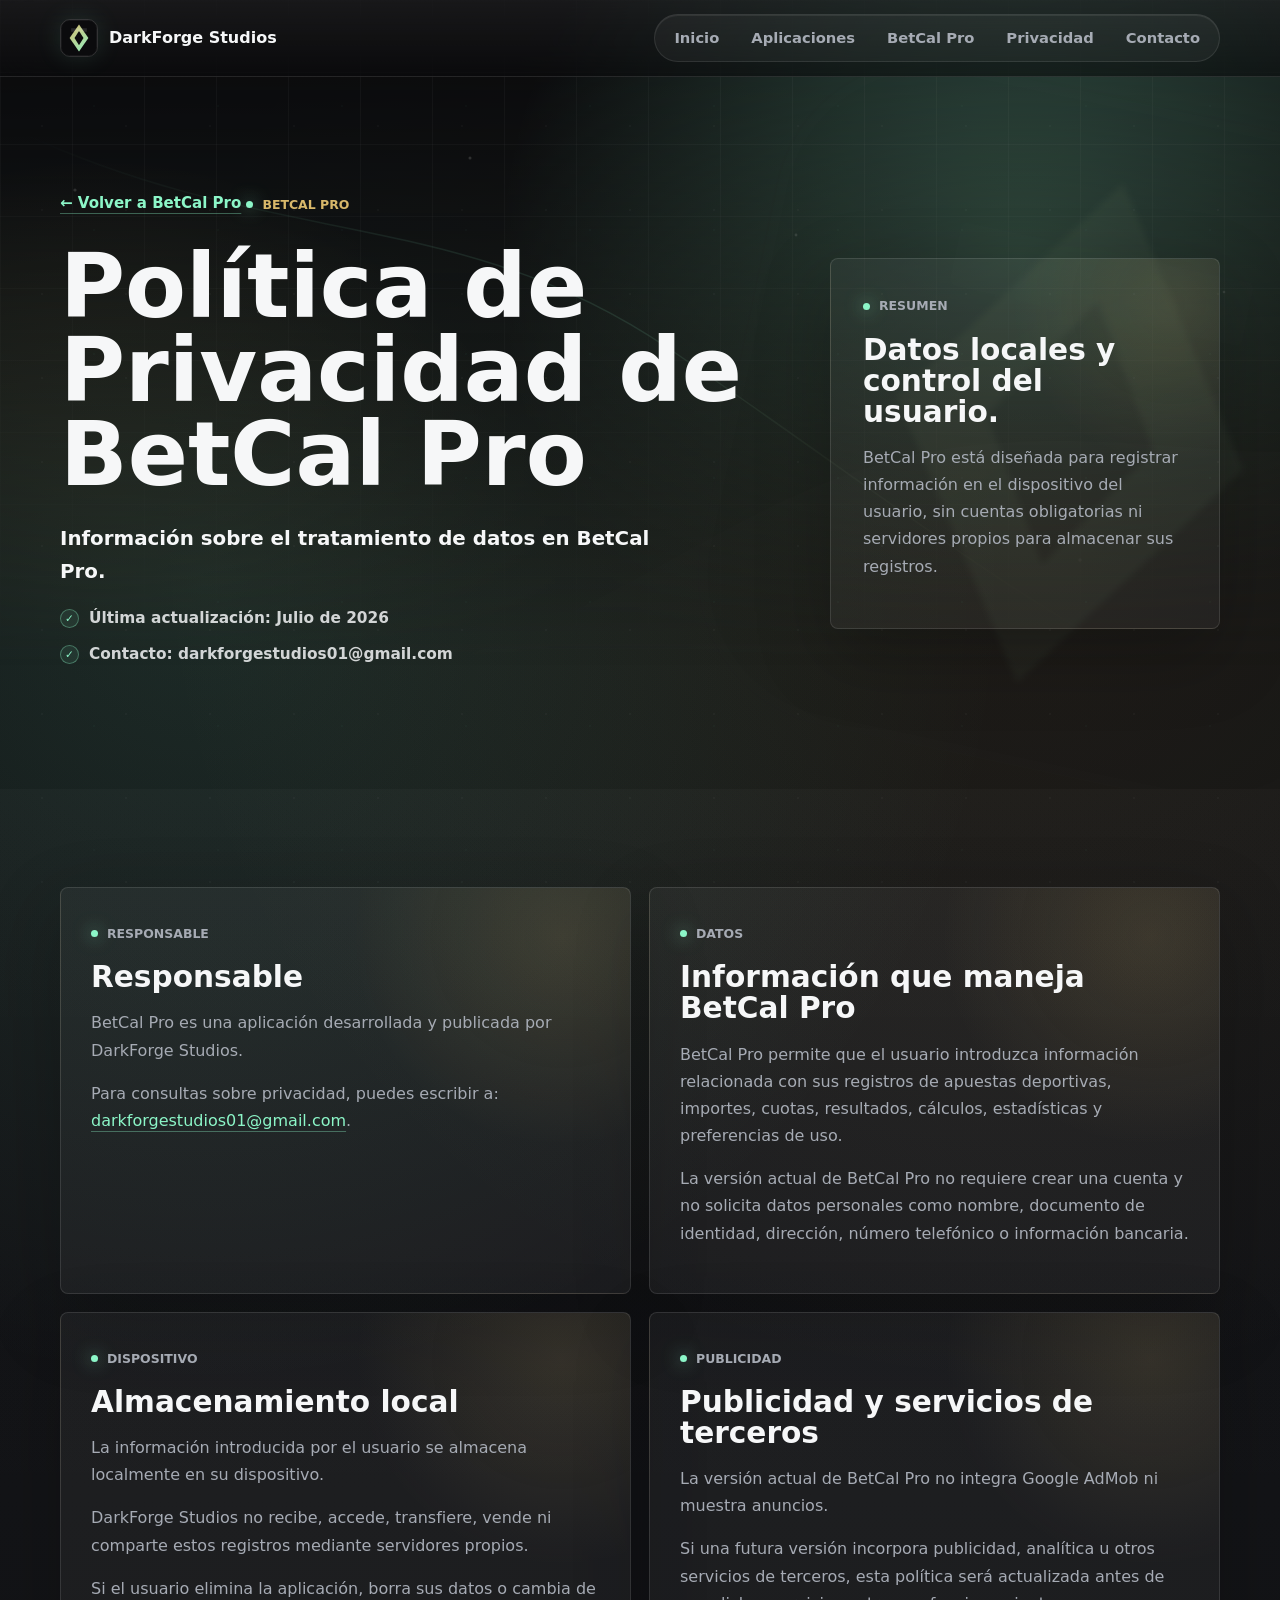
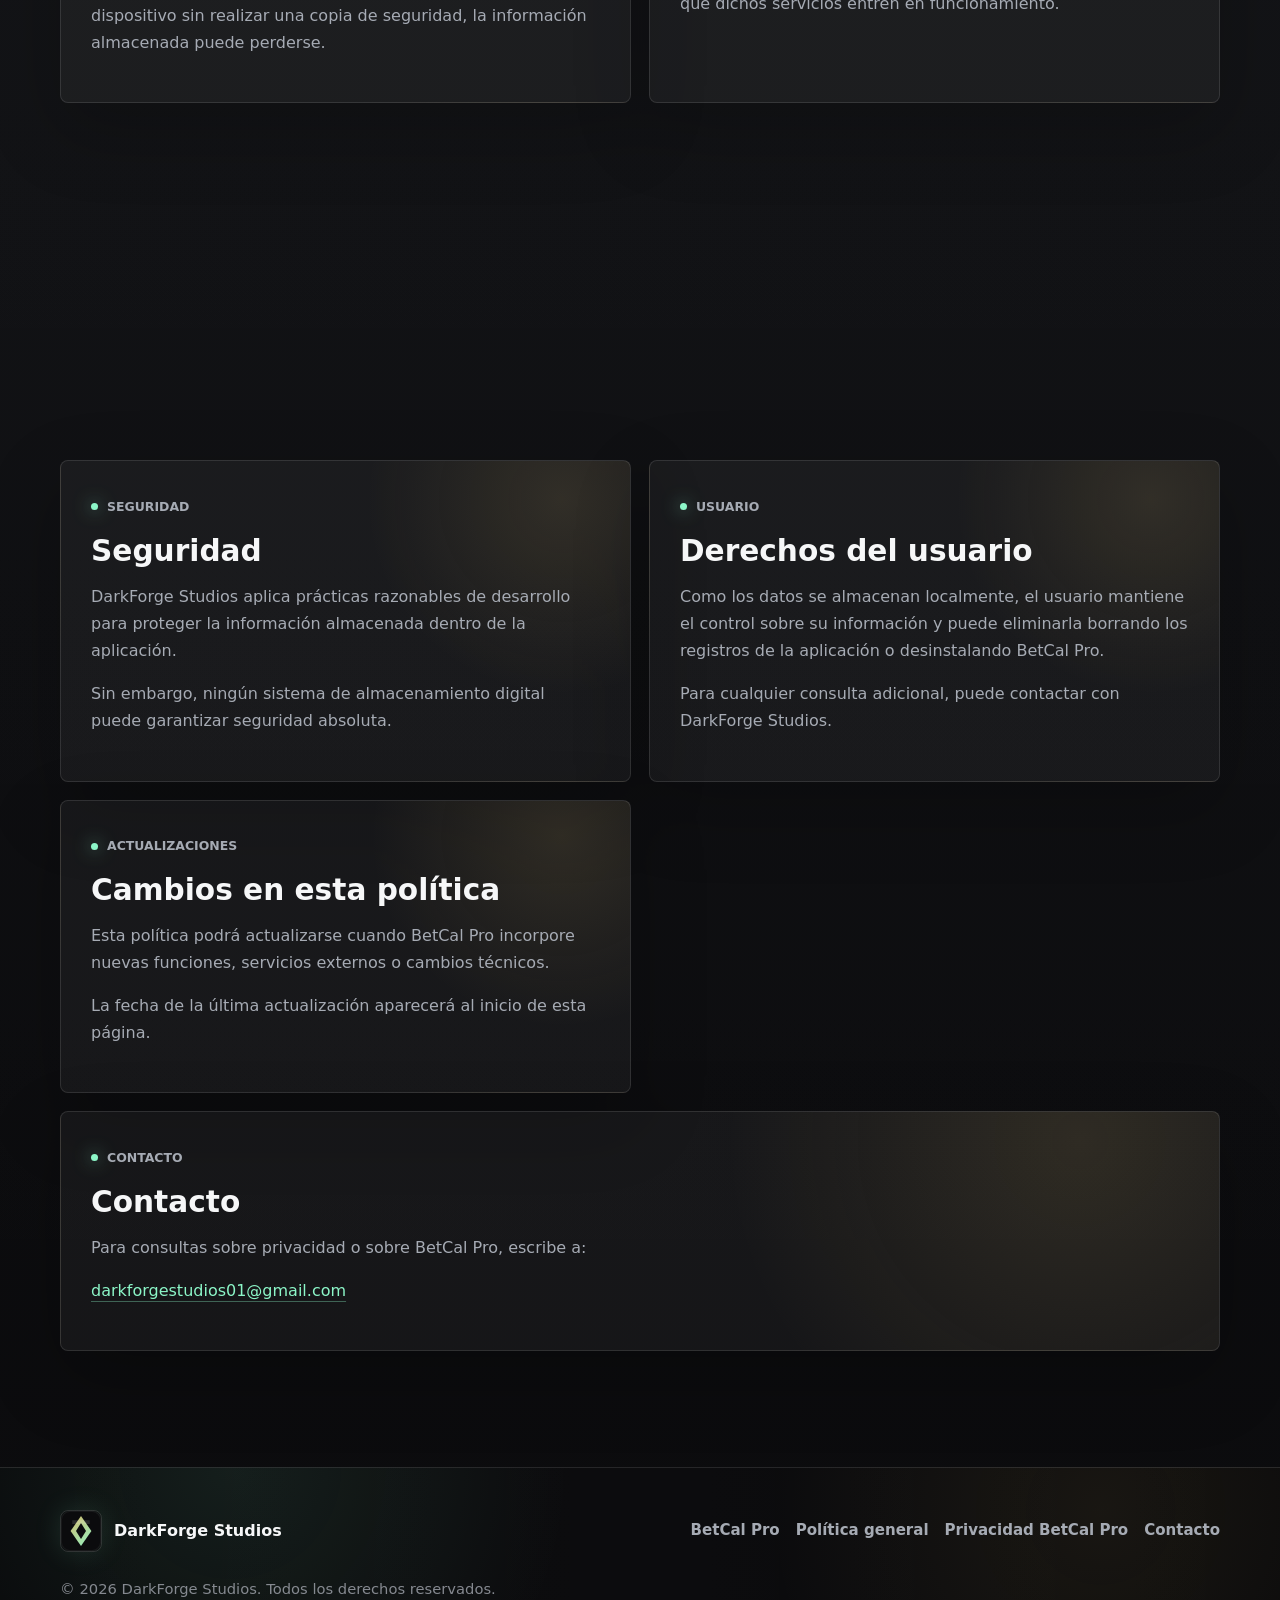
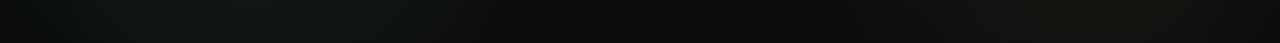
==== betcal-pro-privacy.html @ 7526b794 "Add BetCal Pro specific privacy policy" ====
<!DOCTYPE html>
<html lang="es">
<head>
  <meta charset="UTF-8">
  <meta name="viewport" content="width=device-width, initial-scale=1.0">
  <meta name="description" content="Politica de privacidad especifica de BetCal Pro, aplicacion Android de DarkForge Studios.">
  <meta name="keywords" content="BetCal Pro, politica de privacidad, apuestas deportivas, Android, DarkForge Studios">
  <meta name="author" content="DarkForge Studios">
  <meta name="robots" content="index, follow">
  <meta name="theme-color" content="#0B0B0D">
  <meta property="og:type" content="website">
  <meta property="og:title" content="Politica de Privacidad de BetCal Pro | DarkForge Studios">
  <meta property="og:description" content="Informacion sobre el tratamiento de datos en BetCal Pro.">
  <meta property="og:url" content="https://thedarkv1.github.io/darkforge-studios/betcal-pro-privacy.html">
  <meta property="og:image" content="https://thedarkv1.github.io/darkforge-studios/assets/icons/betcal-pro-launcher.png">
  <meta name="twitter:card" content="summary">
  <meta name="twitter:title" content="Politica de Privacidad de BetCal Pro">
  <meta name="twitter:description" content="Informacion sobre el tratamiento de datos en BetCal Pro.">
  <meta name="twitter:image" content="https://thedarkv1.github.io/darkforge-studios/assets/icons/betcal-pro-launcher.png">
  <link rel="canonical" href="https://thedarkv1.github.io/darkforge-studios/betcal-pro-privacy.html">
  <title>Pol&iacute;tica de Privacidad de BetCal Pro | DarkForge Studios</title>
  <link rel="icon" href="assets/icons/darkforge-mark.svg" type="image/svg+xml">
  <link rel="stylesheet" href="styles.css">
  <script type="application/ld+json">
    {
      "@context": "https://schema.org",
      "@type": "WebPage",
      "name": "Politica de Privacidad de BetCal Pro",
      "url": "https://thedarkv1.github.io/darkforge-studios/betcal-pro-privacy.html",
      "dateModified": "2026-07-09",
      "description": "Politica de privacidad especifica de BetCal Pro.",
      "about": {
        "@type": "SoftwareApplication",
        "name": "BetCal Pro",
        "operatingSystem": "Android",
        "applicationCategory": "SportsApplication"
      },
      "publisher": {
        "@type": "Organization",
        "name": "DarkForge Studios",
        "url": "https://thedarkv1.github.io/darkforge-studios/"
      }
    }
  </script>
</head>
<body class="product-page privacy-page">
  <header class="site-header">
    <nav class="navbar" aria-label="Navegaci&oacute;n principal">
      <a class="brand" href="index.html#inicio" aria-label="DarkForge Studios inicio">
        <img src="assets/icons/darkforge-mark.svg" alt="" class="brand-icon">
        <span>DarkForge Studios</span>
      </a>

      <button class="nav-toggle" type="button" aria-expanded="false" aria-controls="nav-menu">
        <span class="nav-toggle-line"></span>
        <span class="nav-toggle-line"></span>
        <span class="nav-toggle-line"></span>
        <span class="sr-only">Abrir men&uacute;</span>
      </button>

      <ul class="nav-menu" id="nav-menu">
        <li><a href="index.html#inicio">Inicio</a></li>
        <li><a href="index.html#aplicaciones">Aplicaciones</a></li>
        <li><a href="betcal-pro.html">BetCal Pro</a></li>
        <li><a href="betcal-pro-privacy.html" aria-current="page">Privacidad</a></li>
        <li><a href="betcal-pro.html#contacto-producto">Contacto</a></li>
      </ul>
    </nav>
  </header>

  <main>
    <section class="product-page-hero privacy-hero section" id="privacidad-betcal-pro">
      <img src="assets/icons/darkforge-mark.svg" alt="" class="product-page-mark" aria-hidden="true">
      <div class="section-content privacy-hero-grid">
        <div class="privacy-hero-copy reveal">
          <a class="back-link" href="betcal-pro.html">&larr; Volver a BetCal Pro</a>
          <p class="eyebrow">BetCal Pro</p>
          <h1>Pol&iacute;tica de Privacidad de BetCal Pro</h1>
          <p class="product-subtitle">Informaci&oacute;n sobre el tratamiento de datos en BetCal Pro.</p>
          <ul class="product-points" aria-label="Datos principales de la pol&iacute;tica">
            <li>&Uacute;ltima actualizaci&oacute;n: Julio de 2026</li>
            <li>Contacto: darkforgestudios01@gmail.com</li>
          </ul>
        </div>

        <aside class="privacy-summary-card reveal" aria-label="Resumen de privacidad de BetCal Pro">
          <p class="eyebrow">Resumen</p>
          <h2>Datos locales y control del usuario.</h2>
          <p>
            BetCal Pro est&aacute; dise&ntilde;ada para registrar informaci&oacute;n en el dispositivo del usuario, sin cuentas obligatorias ni servidores propios para almacenar sus registros.
          </p>
        </aside>
      </div>
    </section>

    <section class="section alt-section privacy-policy-section">
      <div class="section-content policy-grid">
        <article class="policy-card reveal">
          <p class="eyebrow">Responsable</p>
          <h2>Responsable</h2>
          <p>
            BetCal Pro es una aplicaci&oacute;n desarrollada y publicada por DarkForge Studios.
          </p>
          <p>
            Para consultas sobre privacidad, puedes escribir a:
            <a href="mailto:darkforgestudios01@gmail.com">darkforgestudios01@gmail.com</a>.
          </p>
        </article>

        <article class="policy-card reveal">
          <p class="eyebrow">Datos</p>
          <h2>Informaci&oacute;n que maneja BetCal Pro</h2>
          <p>
            BetCal Pro permite que el usuario introduzca informaci&oacute;n relacionada con sus registros de apuestas deportivas, importes, cuotas, resultados, c&aacute;lculos, estad&iacute;sticas y preferencias de uso.
          </p>
          <p>
            La versi&oacute;n actual de BetCal Pro no requiere crear una cuenta y no solicita datos personales como nombre, documento de identidad, direcci&oacute;n, n&uacute;mero telef&oacute;nico o informaci&oacute;n bancaria.
          </p>
        </article>

        <article class="policy-card reveal">
          <p class="eyebrow">Dispositivo</p>
          <h2>Almacenamiento local</h2>
          <p>
            La informaci&oacute;n introducida por el usuario se almacena localmente en su dispositivo.
          </p>
          <p>
            DarkForge Studios no recibe, accede, transfiere, vende ni comparte estos registros mediante servidores propios.
          </p>
          <p>
            Si el usuario elimina la aplicaci&oacute;n, borra sus datos o cambia de dispositivo sin realizar una copia de seguridad, la informaci&oacute;n almacenada puede perderse.
          </p>
        </article>

        <article class="policy-card reveal">
          <p class="eyebrow">Publicidad</p>
          <h2>Publicidad y servicios de terceros</h2>
          <p>
            La versi&oacute;n actual de BetCal Pro no integra Google AdMob ni muestra anuncios.
          </p>
          <p>
            Si una futura versi&oacute;n incorpora publicidad, anal&iacute;tica u otros servicios de terceros, esta pol&iacute;tica ser&aacute; actualizada antes de que dichos servicios entren en funcionamiento.
          </p>
        </article>

        <article class="policy-card reveal">
          <p class="eyebrow">Permisos</p>
          <h2>Permisos</h2>
          <p>
            BetCal Pro no solicita acceso a contactos, ubicaci&oacute;n, c&aacute;mara, micr&oacute;fono, fotograf&iacute;as ni informaci&oacute;n bancaria.
          </p>
          <p>
            La aplicaci&oacute;n utiliza &uacute;nicamente los recursos necesarios para su funcionamiento.
          </p>
        </article>

        <article class="policy-card reveal">
          <p class="eyebrow">Edad</p>
          <h2>Menores de edad</h2>
          <p>
            BetCal Pro no est&aacute; dirigida espec&iacute;ficamente a menores de 18 a&ntilde;os debido a su tem&aacute;tica relacionada con el registro y an&aacute;lisis de apuestas deportivas.
          </p>
          <p>
            La aplicaci&oacute;n no permite realizar apuestas, depositar dinero ni acceder directamente a servicios de juegos de azar.
          </p>
        </article>

        <article class="policy-card reveal">
          <p class="eyebrow">Seguridad</p>
          <h2>Seguridad</h2>
          <p>
            DarkForge Studios aplica pr&aacute;cticas razonables de desarrollo para proteger la informaci&oacute;n almacenada dentro de la aplicaci&oacute;n.
          </p>
          <p>
            Sin embargo, ning&uacute;n sistema de almacenamiento digital puede garantizar seguridad absoluta.
          </p>
        </article>

        <article class="policy-card reveal">
          <p class="eyebrow">Usuario</p>
          <h2>Derechos del usuario</h2>
          <p>
            Como los datos se almacenan localmente, el usuario mantiene el control sobre su informaci&oacute;n y puede eliminarla borrando los registros de la aplicaci&oacute;n o desinstalando BetCal Pro.
          </p>
          <p>
            Para cualquier consulta adicional, puede contactar con DarkForge Studios.
          </p>
        </article>

        <article class="policy-card reveal">
          <p class="eyebrow">Actualizaciones</p>
          <h2>Cambios en esta pol&iacute;tica</h2>
          <p>
            Esta pol&iacute;tica podr&aacute; actualizarse cuando BetCal Pro incorpore nuevas funciones, servicios externos o cambios t&eacute;cnicos.
          </p>
          <p>
            La fecha de la &uacute;ltima actualizaci&oacute;n aparecer&aacute; al inicio de esta p&aacute;gina.
          </p>
        </article>

        <article class="policy-card policy-card-wide reveal">
          <p class="eyebrow">Contacto</p>
          <h2>Contacto</h2>
          <p>
            Para consultas sobre privacidad o sobre BetCal Pro, escribe a:
          </p>
          <p>
            <a href="mailto:darkforgestudios01@gmail.com">darkforgestudios01@gmail.com</a>
          </p>
        </article>
      </div>
    </section>
  </main>

  <footer class="site-footer">
    <div class="footer-content">
      <a class="footer-brand" href="index.html#inicio" aria-label="DarkForge Studios inicio">
        <img src="assets/icons/darkforge-mark.svg" alt="" class="footer-brand-icon">
        <span>DarkForge Studios</span>
      </a>

      <nav class="footer-links" aria-label="Enlaces de pie de p&aacute;gina">
        <a href="betcal-pro.html">BetCal Pro</a>
        <a href="privacy.html">Pol&iacute;tica general</a>
        <a href="betcal-pro-privacy.html" aria-current="page">Privacidad BetCal Pro</a>
        <a href="betcal-pro.html#contacto-producto">Contacto</a>
      </nav>

      <p class="footer-copy">&copy; <span id="current-year">2026</span> DarkForge Studios. Todos los derechos reservados.</p>
    </div>
  </footer>

  <script src="script.js"></script>
</body>
</html>
---- styles.css ----
:root {
  --color-bg: #0B0B0D;
  --color-bg-soft: #111216;
  --color-surface: rgba(255, 255, 255, 0.06);
  --color-surface-strong: rgba(255, 255, 255, 0.1);
  --color-text: #f6f7f8;
  --color-muted: #a6abb4;
  --color-border: rgba(255, 255, 255, 0.12);
  --color-primary: #8cf6c8;
  --color-primary-soft: rgba(140, 246, 200, 0.16);
  --color-accent: #d8b86a;
  --color-accent-soft: rgba(216, 184, 106, 0.16);
  --shadow-soft: 0 28px 80px rgba(0, 0, 0, 0.36);
  --shadow-glow: 0 0 60px rgba(140, 246, 200, 0.16);
  --max-width: 1160px;
}

* {
  box-sizing: border-box;
}

html {
  scroll-behavior: smooth;
}

body {
  margin: 0;
  font-family: Inter, ui-sans-serif, system-ui, -apple-system, BlinkMacSystemFont, "Segoe UI", Arial, sans-serif;
  line-height: 1.7;
  color: var(--color-text);
  background:
    radial-gradient(circle at 18% 12%, rgba(140, 246, 200, 0.12), transparent 28%),
    radial-gradient(circle at 82% 18%, rgba(216, 184, 106, 0.12), transparent 30%),
    linear-gradient(180deg, #0b0b0d 0%, #101114 48%, #0b0b0d 100%);
  overflow-x: hidden;
}

body::before {
  position: fixed;
  inset: 0;
  z-index: -2;
  content: "";
  background:
    linear-gradient(rgba(255, 255, 255, 0.035) 1px, transparent 1px),
    linear-gradient(90deg, rgba(255, 255, 255, 0.035) 1px, transparent 1px),
    url("assets/images/darkforge-hero-placeholder.svg") center top / cover no-repeat;
  background-size: 72px 72px, 72px 72px, cover;
  -webkit-mask-image: linear-gradient(to bottom, black, transparent 74%);
  mask-image: linear-gradient(to bottom, black, transparent 74%);
  pointer-events: none;
}

body::after {
  position: fixed;
  inset: 0;
  z-index: -1;
  content: "";
  background-image:
    radial-gradient(circle, rgba(255, 255, 255, 0.18) 1px, transparent 1px),
    radial-gradient(circle, rgba(140, 246, 200, 0.16) 1px, transparent 1px);
  background-position: 0 0, 32px 44px;
  background-size: 84px 84px, 124px 124px;
  opacity: 0.16;
  pointer-events: none;
}

a {
  color: inherit;
}

.site-header {
  position: sticky;
  top: 0;
  z-index: 10;
  background:
    linear-gradient(180deg, rgba(255, 255, 255, 0.055), transparent),
    rgba(11, 11, 13, 0.58);
  border-bottom: 1px solid rgba(255, 255, 255, 0.055);
  backdrop-filter: blur(22px) saturate(1.25);
  transition: background 320ms ease, border-color 320ms ease, box-shadow 320ms ease, backdrop-filter 320ms ease;
}

.site-header.is-scrolled {
  background:
    linear-gradient(180deg, rgba(255, 255, 255, 0.07), transparent),
    rgba(11, 11, 13, 0.82);
  border-color: rgba(140, 246, 200, 0.13);
  box-shadow: 0 18px 52px rgba(0, 0, 0, 0.34);
  backdrop-filter: blur(28px) saturate(1.35);
}

.navbar {
  display: flex;
  align-items: center;
  justify-content: space-between;
  width: min(100% - 40px, var(--max-width));
  min-height: 76px;
  margin: 0 auto;
}

.brand {
  display: inline-flex;
  align-items: center;
  gap: 11px;
  color: var(--color-text);
  font-weight: 750;
  text-decoration: none;
}

.brand-icon {
  width: 38px;
  height: 38px;
  border: 1px solid rgba(255, 255, 255, 0.14);
  border-radius: 10px;
  box-shadow: 0 0 26px rgba(140, 246, 200, 0.12);
}

.nav-menu {
  display: flex;
  align-items: center;
  gap: 6px;
  padding: 6px;
  margin: 0;
  list-style: none;
  border: 1px solid rgba(255, 255, 255, 0.095);
  border-radius: 999px;
  background: rgba(255, 255, 255, 0.045);
  box-shadow: inset 0 1px 0 rgba(255, 255, 255, 0.075);
}

.nav-menu a {
  display: inline-flex;
  align-items: center;
  min-height: 34px;
  padding: 0 13px;
  border-radius: 999px;
  color: var(--color-muted);
  font-size: 0.92rem;
  font-weight: 650;
  text-decoration: none;
  transition: color 220ms ease, background 220ms ease, transform 220ms ease;
}

.nav-menu a:hover,
.nav-menu a:focus {
  color: var(--color-text);
  background: rgba(140, 246, 200, 0.085);
  transform: translateY(-1px);
}

.nav-toggle {
  display: none;
  width: 44px;
  height: 44px;
  padding: 0;
  border: 1px solid var(--color-border);
  border-radius: 10px;
  background: rgba(255, 255, 255, 0.06);
  cursor: pointer;
}

.nav-toggle-line {
  display: block;
  width: 20px;
  height: 2px;
  margin: 4px auto;
  background: var(--color-text);
  transition: transform 220ms ease, opacity 220ms ease;
}

.nav-toggle[aria-expanded="true"] .nav-toggle-line:nth-child(1) {
  transform: translateY(6px) rotate(45deg);
}

.nav-toggle[aria-expanded="true"] .nav-toggle-line:nth-child(2) {
  opacity: 0;
}

.nav-toggle[aria-expanded="true"] .nav-toggle-line:nth-child(3) {
  transform: translateY(-6px) rotate(-45deg);
}

.section {
  position: relative;
  padding: 116px 0;
}

.section-content {
  width: min(100% - 40px, var(--max-width));
  margin: 0 auto;
}

.hero {
  display: flex;
  align-items: center;
  isolation: isolate;
  height: 100vh;
  min-height: 720px;
  padding: 70px 0 54px;
  overflow: hidden;
  background:
    radial-gradient(circle at 78% 26%, rgba(140, 246, 200, 0.22), transparent 31%),
    radial-gradient(circle at 64% 74%, rgba(216, 184, 106, 0.13), transparent 34%),
    linear-gradient(115deg, transparent 0%, rgba(255, 255, 255, 0.035) 46%, transparent 68%),
    linear-gradient(180deg, rgba(255, 255, 255, 0.018), transparent 44%);
}

.hero::before {
  position: absolute;
  inset: 6% 0 10%;
  content: "";
  background:
    linear-gradient(118deg, transparent 8%, rgba(140, 246, 200, 0.13) 36%, transparent 58%),
    linear-gradient(62deg, transparent 18%, rgba(216, 184, 106, 0.08) 54%, transparent 82%),
    repeating-linear-gradient(90deg, rgba(255, 255, 255, 0.052) 0 1px, transparent 1px 92px);
  filter: blur(18px);
  opacity: 0.8;
  transform: skewY(-6deg);
  pointer-events: none;
}

.hero::after {
  position: absolute;
  inset: auto 0 0;
  height: 34%;
  content: "";
  background:
    radial-gradient(circle at 20% 70%, rgba(255, 255, 255, 0.1) 1px, transparent 1.5px),
    radial-gradient(circle at 68% 42%, rgba(140, 246, 200, 0.18) 1px, transparent 1.5px),
    linear-gradient(90deg, transparent, rgba(140, 246, 200, 0.36), rgba(216, 184, 106, 0.28), transparent);
  background-size: 120px 120px, 168px 168px, 100% 1px;
  background-position: 0 0, 42px 24px, left bottom;
  background-repeat: repeat, repeat, no-repeat;
  opacity: 0.45;
  pointer-events: none;
}

.hero-mark {
  position: absolute;
  right: -10%;
  top: 6%;
  z-index: -1;
  width: min(48vw, 660px);
  min-width: 360px;
  opacity: 0.055;
  filter: blur(14px);
  transform: rotate(-12deg) scale(1.05);
  pointer-events: none;
}

.hero-grid {
  position: relative;
  display: grid;
  grid-template-columns: minmax(0, 1.04fr) minmax(360px, 0.82fr);
  align-items: center;
  gap: 76px;
}

.hero-content {
  max-width: 780px;
  animation: heroCopyIn 300ms ease-out both;
}

.hero .eyebrow {
  color: rgba(216, 184, 106, 0.92);
  letter-spacing: 0;
}

.hero-kicker {
  animation: heroCopyIn 300ms ease-out 40ms both;
}

.eyebrow {
  display: inline-flex;
  align-items: center;
  gap: 9px;
  margin: 0 0 18px;
  color: var(--color-accent);
  font-size: 0.78rem;
  font-weight: 760;
  text-transform: uppercase;
}

.eyebrow::before {
  width: 7px;
  height: 7px;
  border-radius: 50%;
  content: "";
  background: var(--color-primary);
  box-shadow: 0 0 18px rgba(140, 246, 200, 0.8);
}

h1,
h2,
h3,
p {
  margin-top: 0;
}

h1 {
  max-width: 860px;
  margin-bottom: 24px;
  font-size: 5.55rem;
  line-height: 0.95;
  font-weight: 830;
}

h2 {
  margin-bottom: 16px;
  font-size: 3.7rem;
  line-height: 1.05;
  font-weight: 800;
}

h3 {
  margin-bottom: 10px;
  font-size: 1.55rem;
  line-height: 1.15;
}

.hero-text {
  max-width: 705px;
  margin-bottom: 24px;
  color: var(--color-muted);
  font-size: 1.22rem;
  line-height: 1.75;
  animation: heroCopyIn 300ms ease-out 80ms both;
}

.hero-points {
  display: grid;
  grid-template-columns: repeat(2, minmax(0, max-content));
  gap: 10px 18px;
  padding: 0;
  margin: 0 0 36px;
  list-style: none;
  color: rgba(246, 247, 248, 0.82);
  font-size: 0.94rem;
  font-weight: 650;
  animation: heroCopyIn 300ms ease-out 120ms both;
}

.hero-points li {
  position: relative;
  display: inline-flex;
  align-items: center;
  gap: 9px;
  min-height: 28px;
}

.hero-points li::before {
  display: inline-grid;
  place-items: center;
  width: 16px;
  height: 16px;
  border: 1px solid rgba(140, 246, 200, 0.32);
  border-radius: 50%;
  color: var(--color-primary);
  content: "\2713";
  background: rgba(140, 246, 200, 0.075);
  box-shadow: 0 0 16px rgba(140, 246, 200, 0.08);
  font-size: 0.66rem;
  line-height: 1;
}

.hero-actions {
  display: flex;
  flex-wrap: wrap;
  gap: 14px;
  animation: heroButtonsIn 300ms ease-out 170ms both;
}

.button {
  position: relative;
  overflow: hidden;
  display: inline-flex;
  align-items: center;
  justify-content: center;
  min-height: 50px;
  padding: 0 19px;
  border: 1px solid transparent;
  border-radius: 999px;
  font-weight: 760;
  text-decoration: none;
  transition: transform 240ms ease, box-shadow 240ms ease, border-color 240ms ease, background 240ms ease, color 240ms ease;
}

.button::before {
  position: absolute;
  inset: 0;
  content: "";
  background: linear-gradient(120deg, transparent 12%, rgba(255, 255, 255, 0.26), transparent 52%);
  opacity: 0;
  transform: translateX(-60%);
  transition: opacity 240ms ease, transform 360ms ease;
}

.button:hover,
.button:focus {
  transform: translateY(-2px) scale(1.01);
}

.button:hover::before,
.button:focus::before {
  opacity: 0.5;
  transform: translateX(55%);
}

.button:active {
  transform: translateY(0) scale(0.985);
}

.button-primary {
  color: #08100d;
  background: linear-gradient(135deg, #8cf6c8, #c6ffe8);
  box-shadow: 0 0 38px rgba(140, 246, 200, 0.18), 0 14px 32px rgba(140, 246, 200, 0.12), inset 0 1px 0 rgba(255, 255, 255, 0.52);
}

.button-primary:hover,
.button-primary:focus {
  box-shadow: 0 0 54px rgba(140, 246, 200, 0.26), 0 18px 40px rgba(140, 246, 200, 0.16), inset 0 1px 0 rgba(255, 255, 255, 0.66);
}

.button-secondary {
  color: var(--color-text);
  border-color: rgba(140, 246, 200, 0.42);
  background: rgba(255, 255, 255, 0.035);
  box-shadow: inset 0 1px 0 rgba(255, 255, 255, 0.08);
}

.button-secondary:hover,
.button-secondary:focus {
  border-color: rgba(140, 246, 200, 0.62);
  background: rgba(140, 246, 200, 0.09);
  box-shadow: 0 0 34px rgba(140, 246, 200, 0.11), inset 0 1px 0 rgba(255, 255, 255, 0.13);
}

.hero-visual {
  position: relative;
  display: grid;
  place-items: center;
  min-height: 610px;
  perspective: 1200px;
  animation: heroMockupIn 300ms ease-out 90ms both;
}

.hero-visual::before {
  position: absolute;
  inset: 2% -12% -2% -8%;
  content: "";
  background:
    radial-gradient(circle at 55% 44%, rgba(140, 246, 200, 0.26), transparent 44%),
    linear-gradient(135deg, rgba(140, 246, 200, 0.18), rgba(216, 184, 106, 0.09), transparent 70%),
    linear-gradient(90deg, transparent, rgba(255, 255, 255, 0.08), transparent);
  filter: blur(30px);
  transform: rotate(-11deg);
  pointer-events: none;
}

.hero-visual::after {
  position: absolute;
  inset: 8% 5%;
  content: "";
  border: 1px solid rgba(140, 246, 200, 0.12);
  border-radius: 8px;
  transform: rotate(-8deg) skewY(-6deg);
  pointer-events: none;
}

.studio-scene {
  position: relative;
  display: grid;
  place-items: center;
  width: min(100%, 520px);
  min-height: 520px;
}

.studio-scene-grid {
  position: absolute;
  inset: 8% 4%;
  border: 1px solid rgba(255, 255, 255, 0.08);
  border-radius: 8px;
  background:
    linear-gradient(rgba(255, 255, 255, 0.035) 1px, transparent 1px),
    linear-gradient(90deg, rgba(255, 255, 255, 0.035) 1px, transparent 1px),
    radial-gradient(circle at 50% 42%, rgba(140, 246, 200, 0.12), transparent 56%);
  background-size: 38px 38px, 38px 38px, cover;
  box-shadow: inset 0 1px 0 rgba(255, 255, 255, 0.06);
  opacity: 0.72;
  transform: rotate(-8deg) skewY(-4deg);
  pointer-events: none;
}

.studio-emblem {
  position: relative;
  z-index: 3;
  display: grid;
  place-items: center;
  width: min(74%, 340px);
  aspect-ratio: 1;
  border: 1px solid rgba(255, 255, 255, 0.18);
  border-radius: 8px;
  background:
    linear-gradient(145deg, rgba(255, 255, 255, 0.18), rgba(255, 255, 255, 0.035) 38%, rgba(140, 246, 200, 0.08)),
    radial-gradient(circle at 28% 20%, rgba(216, 184, 106, 0.18), transparent 34%),
    rgba(255, 255, 255, 0.035);
  box-shadow:
    0 58px 132px rgba(0, 0, 0, 0.52),
    0 0 118px rgba(140, 246, 200, 0.18),
    -18px 18px 86px rgba(216, 184, 106, 0.09),
    inset 0 1px 0 rgba(255, 255, 255, 0.26);
  transform: rotateX(7deg) rotateY(-14deg) rotateZ(4deg) translateY(0);
  transform-style: preserve-3d;
  animation: studioEmblemFloat 6.4s ease-in-out 420ms infinite;
  transition: transform 320ms ease, box-shadow 320ms ease;
}

.studio-emblem::before {
  position: absolute;
  inset: 18px;
  content: "";
  border: 1px solid rgba(140, 246, 200, 0.14);
  border-radius: 8px;
  background:
    linear-gradient(rgba(255, 255, 255, 0.045) 1px, transparent 1px),
    linear-gradient(90deg, rgba(255, 255, 255, 0.045) 1px, transparent 1px);
  background-size: 28px 28px;
  opacity: 0.72;
  pointer-events: none;
}

.studio-emblem::after {
  position: absolute;
  left: 14%;
  right: 14%;
  bottom: -28px;
  height: 38px;
  border-radius: 50%;
  content: "";
  background: rgba(0, 0, 0, 0.48);
  filter: blur(20px);
  opacity: 0.72;
  pointer-events: none;
}

.studio-emblem:hover {
  box-shadow:
    0 64px 148px rgba(0, 0, 0, 0.56),
    0 0 132px rgba(140, 246, 200, 0.24),
    -18px 18px 92px rgba(216, 184, 106, 0.12),
    inset 0 1px 0 rgba(255, 255, 255, 0.34);
}

.studio-emblem-orbit {
  position: absolute;
  inset: -28px;
  border: 1px solid rgba(140, 246, 200, 0.18);
  border-radius: 8px;
  opacity: 0.72;
  transform: rotate(-11deg) translateZ(-18px);
  pointer-events: none;
}

.studio-emblem-glass {
  position: absolute;
  inset: 12px auto auto 24px;
  z-index: 2;
  width: 42%;
  height: 72%;
  border-radius: 999px;
  background: linear-gradient(105deg, rgba(255, 255, 255, 0.24), rgba(255, 255, 255, 0.065) 38%, transparent 58%);
  filter: blur(10px);
  opacity: 0.48;
  transform: rotate(14deg);
  pointer-events: none;
}

.studio-emblem-mark {
  position: relative;
  z-index: 1;
  display: block;
  width: min(58%, 238px);
  filter:
    drop-shadow(0 0 36px rgba(140, 246, 200, 0.26))
    drop-shadow(0 18px 34px rgba(0, 0, 0, 0.45));
  transform: translateZ(34px);
}

.floating-screen {
  position: absolute;
  z-index: 2;
  display: grid;
  gap: 10px;
  width: 168px;
  padding: 18px;
  border: 1px solid rgba(255, 255, 255, 0.13);
  border-radius: 8px;
  background:
    linear-gradient(145deg, rgba(255, 255, 255, 0.16), rgba(255, 255, 255, 0.045)),
    rgba(11, 11, 13, 0.66);
  box-shadow:
    0 28px 76px rgba(0, 0, 0, 0.34),
    0 0 42px rgba(140, 246, 200, 0.08),
    inset 0 1px 0 rgba(255, 255, 255, 0.18);
  backdrop-filter: blur(18px);
  animation: sceneFloat 5.8s ease-in-out infinite;
}

.floating-screen span {
  display: block;
  height: 10px;
  border-radius: 999px;
  background: rgba(255, 255, 255, 0.12);
}

.floating-screen span:nth-child(1) {
  width: 64%;
  background: rgba(140, 246, 200, 0.52);
}

.floating-screen span:nth-child(2) {
  width: 92%;
}

.floating-screen span:nth-child(3) {
  width: 48%;
  background: rgba(216, 184, 106, 0.48);
}

.screen-primary {
  left: 0;
  top: 18%;
  transform: rotate(-10deg);
}

.screen-secondary {
  right: 0;
  bottom: 16%;
  transform: rotate(9deg);
  animation-delay: 380ms;
}

.floating-symbol {
  position: absolute;
  z-index: 4;
  display: grid;
  place-items: center;
  width: 74px;
  height: 74px;
  border: 1px solid rgba(255, 255, 255, 0.13);
  border-radius: 8px;
  background:
    radial-gradient(circle at 32% 20%, rgba(255, 255, 255, 0.16), transparent 46%),
    rgba(255, 255, 255, 0.055);
  box-shadow:
    0 24px 62px rgba(0, 0, 0, 0.34),
    0 0 38px rgba(140, 246, 200, 0.1);
  backdrop-filter: blur(16px);
  animation: sceneFloat 6.4s ease-in-out 260ms infinite;
}

.android-symbol {
  right: 16%;
  top: 6%;
}

.android-symbol span {
  position: relative;
  width: 30px;
  height: 26px;
  border-radius: 9px 9px 7px 7px;
  background: var(--color-primary);
  box-shadow:
    -12px 9px 0 -8px var(--color-primary),
    12px 9px 0 -8px var(--color-primary),
    0 0 24px rgba(140, 246, 200, 0.28);
}

.android-symbol span::before,
.android-symbol span::after {
  position: absolute;
  top: -9px;
  width: 2px;
  height: 10px;
  border-radius: 999px;
  content: "";
  background: var(--color-primary);
}

.android-symbol span::before {
  left: 8px;
  transform: rotate(-28deg);
}

.android-symbol span::after {
  right: 8px;
  transform: rotate(28deg);
}

.gamepad-symbol {
  left: 14%;
  bottom: 8%;
  animation-delay: 620ms;
}

.gamepad-symbol span {
  position: relative;
  width: 42px;
  height: 25px;
  border: 2px solid var(--color-accent);
  border-radius: 16px;
  box-shadow: 0 0 22px rgba(216, 184, 106, 0.2);
}

.gamepad-symbol span::before,
.gamepad-symbol span::after {
  position: absolute;
  content: "";
}

.gamepad-symbol span::before {
  left: 8px;
  top: 10px;
  width: 12px;
  height: 2px;
  background: var(--color-accent);
  box-shadow: 5px -5px 0 -1px var(--color-accent), 5px 5px 0 -1px var(--color-accent);
}

.gamepad-symbol span::after {
  right: 8px;
  top: 8px;
  width: 5px;
  height: 5px;
  border-radius: 50%;
  background: var(--color-primary);
  box-shadow: 8px 5px 0 rgba(140, 246, 200, 0.72);
}

.section-heading {
  max-width: 760px;
  margin-bottom: 34px;
}

.section-text {
  max-width: 760px;
  color: var(--color-muted);
  font-size: 1.09rem;
}

.section-text a {
  color: var(--color-primary);
  text-decoration-color: rgba(140, 246, 200, 0.35);
  text-underline-offset: 5px;
}

.studio-apps {
  position: relative;
  overflow-x: clip;
}

.studio-apps::before {
  position: absolute;
  right: -8%;
  top: 12%;
  z-index: -1;
  width: 360px;
  height: 360px;
  content: "";
  background: radial-gradient(circle, rgba(140, 246, 200, 0.15), transparent 68%);
  filter: blur(34px);
  pointer-events: none;
}

.studio-app-card {
  position: relative;
  display: grid;
  grid-template-columns: 82px minmax(0, 1fr) auto;
  align-items: center;
  gap: 28px;
  overflow: hidden;
  padding: 30px;
  border: 1px solid var(--color-border);
  border-radius: 8px;
  color: var(--color-text);
  background:
    radial-gradient(circle at 14% 28%, rgba(140, 246, 200, 0.17), transparent 38%),
    radial-gradient(circle at 82% 10%, rgba(216, 184, 106, 0.11), transparent 34%),
    linear-gradient(145deg, rgba(255, 255, 255, 0.095), rgba(255, 255, 255, 0.035));
  box-shadow: var(--shadow-soft);
  text-decoration: none;
  transition: transform 260ms ease, border-color 260ms ease, box-shadow 260ms ease, background 260ms ease;
}

.studio-app-card::before {
  position: absolute;
  inset: 0;
  content: "";
  background: linear-gradient(120deg, transparent, rgba(255, 255, 255, 0.09), transparent);
  opacity: 0;
  transform: translateX(-42%);
  transition: opacity 260ms ease, transform 380ms ease;
}

.studio-app-card:hover,
.studio-app-card:focus {
  border-color: rgba(140, 246, 200, 0.36);
  background:
    radial-gradient(circle at 14% 28%, rgba(140, 246, 200, 0.22), transparent 40%),
    radial-gradient(circle at 82% 10%, rgba(216, 184, 106, 0.14), transparent 36%),
    linear-gradient(145deg, rgba(255, 255, 255, 0.11), rgba(255, 255, 255, 0.045));
  box-shadow: 0 34px 90px rgba(0, 0, 0, 0.36), 0 0 48px rgba(140, 246, 200, 0.09);
  transform: translateY(-5px);
}

.studio-app-card:hover::before,
.studio-app-card:focus::before {
  opacity: 1;
  transform: translateX(42%);
}

.project-icon,
.studio-app-copy,
.card-link {
  position: relative;
  z-index: 1;
}

.project-icon {
  display: grid;
  place-items: center;
  width: 82px;
  height: 82px;
  border: 1px solid rgba(140, 246, 200, 0.24);
  border-radius: 8px;
  background:
    radial-gradient(circle at 50% 38%, rgba(140, 246, 200, 0.18), transparent 56%),
    rgba(255, 255, 255, 0.045);
  box-shadow:
    inset 0 1px 0 rgba(255, 255, 255, 0.1),
    0 18px 42px rgba(0, 0, 0, 0.26);
  transition: border-color 240ms ease, box-shadow 240ms ease, transform 240ms ease;
}

.project-icon img {
  width: 76px;
  height: 76px;
  border-radius: 8px;
  box-shadow: 0 12px 26px rgba(0, 0, 0, 0.28);
  object-fit: cover;
  transition: box-shadow 240ms ease, transform 240ms ease;
}

.studio-app-card:hover .project-icon,
.studio-app-card:focus .project-icon {
  border-color: rgba(140, 246, 200, 0.46);
  box-shadow:
    inset 0 1px 0 rgba(255, 255, 255, 0.14),
    0 18px 42px rgba(0, 0, 0, 0.3),
    0 0 28px rgba(140, 246, 200, 0.18);
  transform: translateY(-1px);
}

.studio-app-card:hover .project-icon img,
.studio-app-card:focus .project-icon img {
  box-shadow:
    0 12px 26px rgba(0, 0, 0, 0.3),
    0 0 22px rgba(140, 246, 200, 0.18);
}

.studio-app-copy h3 {
  margin-bottom: 8px;
  font-size: 1.7rem;
}

.studio-app-copy p {
  max-width: 560px;
  margin-bottom: 16px;
  color: var(--color-muted);
}

.project-details {
  display: flex;
  flex-wrap: wrap;
  gap: 10px;
}

.project-details span {
  display: inline-flex;
  align-items: center;
  gap: 8px;
  min-height: 36px;
  padding: 0 13px;
  border: 1px solid rgba(255, 255, 255, 0.1);
  border-radius: 999px;
  color: var(--color-muted);
  background: rgba(255, 255, 255, 0.04);
  font-size: 0.92rem;
  font-weight: 650;
}

.project-details strong {
  color: var(--color-primary);
  font-size: 0.78rem;
  font-weight: 820;
}

.card-link {
  display: inline-flex;
  align-items: center;
  justify-content: center;
  min-height: 42px;
  padding: 0 18px;
  border: 1px solid rgba(140, 246, 200, 0.3);
  border-radius: 999px;
  color: var(--color-primary);
  background: rgba(140, 246, 200, 0.07);
  font-size: 0.94rem;
  font-weight: 760;
  white-space: nowrap;
  transition: transform 220ms ease, background 220ms ease, border-color 220ms ease;
}

.studio-app-card:hover .card-link,
.studio-app-card:focus .card-link {
  border-color: rgba(140, 246, 200, 0.52);
  background: rgba(140, 246, 200, 0.13);
  transform: translateX(3px);
}

.ecosystem-section,
.philosophy-panel,
.development-panel {
  position: relative;
  overflow-x: clip;
}

.ecosystem-section::before,
.philosophy-panel::before,
.development-panel::before {
  position: absolute;
  right: -10%;
  top: 6%;
  z-index: -1;
  width: 380px;
  height: 380px;
  content: "";
  background: radial-gradient(circle, rgba(140, 246, 200, 0.13), transparent 68%);
  filter: blur(34px);
  pointer-events: none;
}

.roadmap-line {
  position: relative;
  display: grid;
  grid-template-columns: repeat(4, minmax(0, 1fr));
  gap: 16px;
}

.roadmap-line::before {
  position: absolute;
  left: 4%;
  right: 4%;
  top: 28px;
  height: 1px;
  content: "";
  background: linear-gradient(90deg, rgba(140, 246, 200, 0.55), rgba(216, 184, 106, 0.28), rgba(255, 255, 255, 0.08));
  pointer-events: none;
}

.roadmap-card,
.stat-card,
.tech-card,
.development-item,
.philosophy-panel {
  position: relative;
  overflow: hidden;
  border: 1px solid rgba(255, 255, 255, 0.1);
  border-radius: 8px;
  background:
    radial-gradient(circle at 88% 10%, rgba(140, 246, 200, 0.12), transparent 34%),
    rgba(255, 255, 255, 0.045);
  box-shadow: 0 24px 70px rgba(0, 0, 0, 0.22);
  transition: transform 260ms ease, border-color 260ms ease, box-shadow 260ms ease, background 260ms ease;
}

.roadmap-card:hover,
.stat-card:hover,
.tech-card:hover,
.development-item:hover,
.philosophy-panel:hover {
  border-color: rgba(140, 246, 200, 0.3);
  background:
    radial-gradient(circle at 88% 10%, rgba(140, 246, 200, 0.16), transparent 36%),
    rgba(255, 255, 255, 0.06);
  box-shadow: 0 30px 86px rgba(0, 0, 0, 0.3), 0 0 38px rgba(140, 246, 200, 0.08);
  transform: translateY(-4px);
}

.roadmap-card {
  min-height: 190px;
  padding: 64px 22px 24px;
}

.roadmap-dot {
  position: absolute;
  left: 22px;
  top: 16px;
  z-index: 1;
  display: grid;
  place-items: center;
  width: 26px;
  height: 26px;
  border: 1px solid rgba(255, 255, 255, 0.14);
  border-radius: 50%;
  color: var(--color-primary);
  background: rgba(11, 11, 13, 0.92);
  box-shadow: 0 0 24px rgba(140, 246, 200, 0.12);
}

.roadmap-dot::after {
  width: 7px;
  height: 7px;
  border-radius: 50%;
  content: "";
  background: rgba(216, 184, 106, 0.82);
}

.roadmap-card.is-active .roadmap-dot {
  border-color: rgba(140, 246, 200, 0.46);
  background: rgba(140, 246, 200, 0.14);
}

.roadmap-card.is-active .roadmap-dot::after {
  width: auto;
  height: auto;
  content: "\2713";
  background: transparent;
  font-size: 0.82rem;
  font-weight: 900;
}

.roadmap-card h3,
.stat-card strong,
.tech-card h3,
.development-item h3 {
  position: relative;
  z-index: 1;
}

.roadmap-card h3 {
  margin-bottom: 18px;
  font-size: 1.08rem;
}

.roadmap-card p {
  margin-bottom: 4px;
  color: var(--color-muted);
  font-size: 0.92rem;
}

.roadmap-card strong {
  color: #f3dd9b;
  font-size: 0.94rem;
}

.stats-grid {
  display: grid;
  grid-template-columns: repeat(4, minmax(0, 1fr));
  gap: 16px;
}

.stat-card {
  min-height: 170px;
  padding: 26px;
}

.stat-card strong {
  display: block;
  margin-bottom: 14px;
  color: var(--color-text);
  font-size: 3rem;
  line-height: 1;
}

.stat-card p {
  margin: 0;
  color: var(--color-muted);
  font-weight: 650;
}

.philosophy-panel {
  padding: 38px;
}

.philosophy-panel .section-heading {
  margin-bottom: 20px;
}

.philosophy-text {
  max-width: 920px;
  margin-bottom: 0;
  font-size: 1.15rem;
  line-height: 1.85;
}

.tech-grid {
  display: grid;
  grid-template-columns: repeat(5, minmax(0, 1fr));
  gap: 14px;
}

.tech-card {
  min-height: 148px;
  padding: 24px 18px;
}

.tech-icon {
  display: inline-grid;
  place-items: center;
  width: 48px;
  height: 48px;
  margin-bottom: 20px;
  border: 1px solid rgba(140, 246, 200, 0.24);
  border-radius: 8px;
  color: var(--color-primary);
  background: rgba(140, 246, 200, 0.08);
  font-size: 0.78rem;
  font-weight: 900;
  box-shadow: 0 0 26px rgba(140, 246, 200, 0.08);
}

.tech-card h3 {
  margin-bottom: 0;
  font-size: 1rem;
}

.development-panel {
  padding: 36px;
}

.development-list {
  display: grid;
  gap: 14px;
}

.development-item {
  display: grid;
  grid-template-columns: minmax(0, 1fr) minmax(180px, 32%);
  align-items: center;
  gap: 24px;
  padding: 22px;
}

.development-item h3 {
  margin-bottom: 6px;
  font-size: 1.04rem;
}

.development-item p {
  margin: 0;
  color: var(--color-muted);
  font-size: 0.95rem;
}

.progress-bar {
  overflow: hidden;
  display: block;
  height: 10px;
  border: 1px solid rgba(255, 255, 255, 0.08);
  border-radius: 999px;
  background: rgba(255, 255, 255, 0.055);
}

.progress-bar span {
  display: block;
  height: 100%;
  border-radius: inherit;
  background: linear-gradient(90deg, var(--color-primary), var(--color-accent));
  box-shadow: 0 0 26px rgba(140, 246, 200, 0.2);
}

.product-landing {
  position: relative;
  overflow-x: clip;
}

.product-landing::before {
  position: absolute;
  left: -12%;
  top: 4%;
  z-index: -1;
  width: 420px;
  height: 420px;
  content: "";
  background: radial-gradient(circle, rgba(140, 246, 200, 0.18), transparent 68%);
  filter: blur(30px);
  pointer-events: none;
}

.product-showcase {
  display: grid;
  grid-template-columns: minmax(300px, 0.9fr) minmax(0, 1fr);
  align-items: center;
  gap: 72px;
  margin-bottom: 76px;
}

.product-media {
  position: relative;
  display: grid;
  place-items: center;
  min-height: 620px;
  perspective: 1100px;
}

.product-media::before {
  position: absolute;
  inset: 4% 10% 0;
  content: "";
  background:
    radial-gradient(circle at 50% 42%, rgba(140, 246, 200, 0.25), transparent 50%),
    radial-gradient(circle at 28% 70%, rgba(216, 184, 106, 0.12), transparent 50%);
  filter: blur(26px);
  pointer-events: none;
}

.product-phone {
  position: relative;
  width: min(100%, 350px);
  padding: 12px;
  border: 1px solid rgba(255, 255, 255, 0.22);
  border-radius: 42px;
  background:
    linear-gradient(145deg, rgba(255, 255, 255, 0.3), rgba(255, 255, 255, 0.05) 38%, rgba(140, 246, 200, 0.09)),
    linear-gradient(320deg, rgba(216, 184, 106, 0.1), transparent 45%);
  box-shadow:
    0 54px 132px rgba(0, 0, 0, 0.52),
    0 0 108px rgba(140, 246, 200, 0.2),
    inset 0 1px 0 rgba(255, 255, 255, 0.34);
  transform: rotateX(6deg) rotateY(12deg) rotateZ(-3deg);
  animation: productPhoneFloat 6.8s ease-in-out infinite;
}

.product-phone::after {
  position: absolute;
  left: 18%;
  right: 18%;
  bottom: -26px;
  height: 34px;
  border-radius: 50%;
  content: "";
  background: rgba(0, 0, 0, 0.5);
  filter: blur(18px);
  opacity: 0.72;
}

.product-phone-frame {
  position: relative;
  overflow: hidden;
  padding: 9px;
  border: 1px solid rgba(255, 255, 255, 0.15);
  border-radius: 34px;
  background: linear-gradient(180deg, #1b1f28, #050608);
}

.product-phone-reflection {
  position: absolute;
  inset: 18px auto auto 30px;
  z-index: 2;
  width: 48%;
  height: 86%;
  border-radius: 999px;
  background: linear-gradient(105deg, rgba(255, 255, 255, 0.28), rgba(255, 255, 255, 0.08) 36%, transparent 54%);
  filter: blur(10px);
  opacity: 0.48;
  transform: rotate(13deg);
  pointer-events: none;
}

.product-phone-camera {
  position: absolute;
  top: 20px;
  left: 50%;
  z-index: 3;
  display: grid;
  place-items: center;
  width: 86px;
  height: 24px;
  border-radius: 999px;
  background: rgba(4, 5, 7, 0.9);
  transform: translateX(-50%);
}

.product-phone-camera span {
  width: 30px;
  height: 4px;
  border-radius: 999px;
  background: rgba(255, 255, 255, 0.16);
}

.product-phone-screen {
  display: block;
  width: 100%;
  border-radius: 26px;
  filter: brightness(1.12) contrast(1.1) saturate(1.08);
}

.product-copy h2 {
  margin-bottom: 18px;
}

.product-subtitle {
  max-width: 640px;
  margin-bottom: 16px;
  color: var(--color-text);
  font-size: 1.24rem;
  font-weight: 680;
}

.product-description {
  max-width: 680px;
  margin-bottom: 26px;
  color: var(--color-muted);
  font-size: 1.08rem;
}

.product-points {
  display: grid;
  gap: 10px;
  padding: 0;
  margin: 0 0 30px;
  color: rgba(246, 247, 248, 0.84);
  font-size: 0.96rem;
  font-weight: 650;
  list-style: none;
}

.product-points li {
  display: inline-flex;
  align-items: center;
  gap: 10px;
}

.product-points li::before {
  display: inline-grid;
  place-items: center;
  width: 17px;
  height: 17px;
  border: 1px solid rgba(140, 246, 200, 0.34);
  border-radius: 50%;
  color: var(--color-primary);
  content: "\2713";
  background: rgba(140, 246, 200, 0.08);
  font-size: 0.66rem;
  line-height: 1;
}

.product-button {
  color: #08100d;
  background: linear-gradient(135deg, #8cf6c8, #d5ffed);
  box-shadow: 0 0 44px rgba(140, 246, 200, 0.18), inset 0 1px 0 rgba(255, 255, 255, 0.56);
}

.product-button:hover,
.product-button:focus {
  box-shadow: 0 0 60px rgba(140, 246, 200, 0.28), inset 0 1px 0 rgba(255, 255, 255, 0.68);
}

.product-features {
  display: grid;
  grid-template-columns: repeat(3, minmax(0, 1fr));
  gap: 16px;
  margin-bottom: 82px;
}

.feature-card {
  position: relative;
  overflow: hidden;
  min-height: 188px;
  padding: 24px;
  border: 1px solid rgba(255, 255, 255, 0.1);
  border-radius: 8px;
  background:
    radial-gradient(circle at 88% 8%, rgba(140, 246, 200, 0.12), transparent 36%),
    rgba(255, 255, 255, 0.045);
  box-shadow: 0 24px 70px rgba(0, 0, 0, 0.22);
  transition: transform 260ms ease, border-color 260ms ease, box-shadow 260ms ease, background 260ms ease;
}

.feature-card::after {
  position: absolute;
  inset: 0;
  content: "";
  background: linear-gradient(120deg, transparent, rgba(255, 255, 255, 0.08), transparent);
  opacity: 0;
  transform: translateX(-42%);
  transition: opacity 260ms ease, transform 380ms ease;
}

.feature-card:hover {
  border-color: rgba(140, 246, 200, 0.32);
  background:
    radial-gradient(circle at 88% 8%, rgba(140, 246, 200, 0.16), transparent 38%),
    rgba(255, 255, 255, 0.06);
  box-shadow: 0 30px 86px rgba(0, 0, 0, 0.3), 0 0 40px rgba(140, 246, 200, 0.08);
  transform: translateY(-5px) scale(1.01);
}

.feature-card:hover::after {
  opacity: 1;
  transform: translateX(42%);
}

.feature-icon {
  position: relative;
  z-index: 1;
  display: inline-flex;
  align-items: center;
  justify-content: center;
  min-width: 42px;
  height: 32px;
  padding: 0 10px;
  margin-bottom: 22px;
  border: 1px solid rgba(140, 246, 200, 0.28);
  border-radius: 999px;
  color: var(--color-primary);
  background: rgba(140, 246, 200, 0.08);
  font-size: 0.68rem;
  font-weight: 800;
}

.feature-card h3,
.feature-card p {
  position: relative;
  z-index: 1;
}

.feature-card h3 {
  font-size: 1.12rem;
}

.feature-card p {
  margin-bottom: 0;
  color: var(--color-muted);
  font-size: 0.96rem;
}

.product-screenshots {
  position: relative;
  overflow-x: clip;
}

.product-screenshots::before {
  position: absolute;
  right: -8%;
  top: 18%;
  z-index: -1;
  width: 360px;
  height: 360px;
  content: "";
  background: radial-gradient(circle, rgba(140, 246, 200, 0.14), transparent 68%);
  filter: blur(32px);
  pointer-events: none;
}

.screenshots-heading {
  max-width: 720px;
  margin-bottom: 28px;
}

.screenshots-heading h2,
.screenshots-heading h3 {
  font-size: 2rem;
}

.screenshots-carousel {
  position: relative;
  padding: 18px;
  border: 1px solid rgba(255, 255, 255, 0.09);
  border-radius: 8px;
  background:
    linear-gradient(145deg, rgba(255, 255, 255, 0.065), rgba(255, 255, 255, 0.02)),
    rgba(255, 255, 255, 0.025);
  box-shadow: 0 28px 86px rgba(0, 0, 0, 0.28);
}

.screenshots-track {
  display: flex;
  gap: 16px;
  max-width: 100%;
  overflow-x: auto;
  padding: 4px 2px 14px;
  scroll-behavior: smooth;
  scroll-snap-type: x mandatory;
  scrollbar-color: rgba(140, 246, 200, 0.28) transparent;
}

.screenshots-track img {
  flex: 0 0 calc((100% - 32px) / 3);
  width: 100%;
  min-width: 0;
  aspect-ratio: 390 / 760;
  object-fit: cover;
  border: 1px solid rgba(255, 255, 255, 0.12);
  border-radius: 8px;
  background:
    linear-gradient(145deg, rgba(255, 255, 255, 0.09), rgba(255, 255, 255, 0.03)),
    rgba(255, 255, 255, 0.04);
  box-shadow: 0 24px 70px rgba(0, 0, 0, 0.26);
  scroll-snap-align: start;
  transition: transform 260ms ease, border-color 260ms ease, box-shadow 260ms ease;
}

.screenshots-track img:hover {
  border-color: rgba(140, 246, 200, 0.3);
  box-shadow: 0 34px 92px rgba(0, 0, 0, 0.34), 0 0 38px rgba(140, 246, 200, 0.08);
  transform: translateY(-4px);
}

.carousel-btn {
  position: absolute;
  top: 50%;
  z-index: 2;
  display: grid;
  place-items: center;
  width: 42px;
  height: 42px;
  border: 1px solid rgba(255, 255, 255, 0.14);
  border-radius: 50%;
  color: var(--color-text);
  background: rgba(11, 11, 13, 0.72);
  backdrop-filter: blur(14px);
  cursor: pointer;
  transform: translateY(-50%);
  transition: transform 220ms ease, border-color 220ms ease, background 220ms ease;
}

.carousel-btn:hover,
.carousel-btn:focus {
  border-color: rgba(140, 246, 200, 0.42);
  background: rgba(140, 246, 200, 0.12);
  transform: translateY(-50%) scale(1.04);
}

.carousel-prev {
  left: -3px;
}

.carousel-next {
  right: -3px;
}

.product-page {
  background:
    radial-gradient(circle at 16% 18%, rgba(140, 246, 200, 0.13), transparent 28%),
    radial-gradient(circle at 80% 16%, rgba(216, 184, 106, 0.1), transparent 30%),
    linear-gradient(180deg, #0b0b0d 0%, #101114 46%, #0b0b0d 100%);
}

.product-page-hero {
  position: relative;
  display: grid;
  align-items: center;
  min-height: calc(100vh - 76px);
  padding-top: 82px;
  overflow: hidden;
}

.product-page-mark {
  position: absolute;
  right: -130px;
  top: 50%;
  z-index: -1;
  width: min(56vw, 680px);
  opacity: 0.035;
  filter: blur(3px);
  transform: translateY(-50%) rotate(12deg);
  pointer-events: none;
}

.product-page-hero-grid {
  display: grid;
  grid-template-columns: minmax(300px, 0.95fr) minmax(0, 1fr);
  align-items: center;
  gap: 72px;
}

.product-page-media {
  min-height: 640px;
}

.product-page-media .product-phone {
  width: min(100%, 370px);
}

.product-page-copy h1 {
  margin-bottom: 20px;
}

.back-link,
.inline-link {
  display: inline-flex;
  align-items: center;
  width: fit-content;
  color: var(--color-primary);
  font-size: 0.94rem;
  font-weight: 760;
  text-decoration-color: rgba(140, 246, 200, 0.35);
  text-underline-offset: 5px;
  transition: color 220ms ease, transform 220ms ease;
}

.back-link {
  margin-bottom: 28px;
}

.back-link:hover,
.back-link:focus,
.inline-link:hover,
.inline-link:focus {
  color: #d5ffed;
  transform: translateY(-1px);
}

.product-page-section .section-heading {
  max-width: 840px;
}

.product-info-section {
  padding-top: 88px;
}

.product-info-grid {
  display: grid;
  grid-template-columns: repeat(2, minmax(0, 1fr));
  gap: 18px;
}

.product-info-card {
  min-height: 260px;
  padding: 30px;
  border: 1px solid rgba(255, 255, 255, 0.11);
  border-radius: 8px;
  background:
    radial-gradient(circle at 88% 12%, rgba(216, 184, 106, 0.12), transparent 34%),
    rgba(255, 255, 255, 0.045);
  box-shadow: 0 26px 76px rgba(0, 0, 0, 0.24);
}

.product-info-card h2 {
  font-size: 2rem;
}

.product-info-card p {
  color: var(--color-muted);
}

.product-info-card a {
  color: var(--color-primary);
  text-decoration-color: rgba(140, 246, 200, 0.35);
  text-underline-offset: 5px;
}

.privacy-hero {
  min-height: auto;
  padding: 112px 0 92px;
}

.privacy-hero-grid {
  display: grid;
  grid-template-columns: minmax(0, 1fr) minmax(280px, 390px);
  align-items: center;
  gap: 48px;
}

.privacy-summary-card,
.policy-card {
  position: relative;
  overflow: hidden;
  border: 1px solid rgba(255, 255, 255, 0.11);
  border-radius: 8px;
  background:
    radial-gradient(circle at 88% 12%, rgba(216, 184, 106, 0.12), transparent 34%),
    rgba(255, 255, 255, 0.045);
  box-shadow: 0 26px 76px rgba(0, 0, 0, 0.24);
}

.privacy-summary-card {
  padding: 32px;
}

.privacy-summary-card h2,
.policy-card h2 {
  font-size: 1.85rem;
}

.privacy-summary-card p,
.policy-card p {
  color: var(--color-muted);
}

.privacy-policy-section {
  padding-top: 98px;
}

.policy-grid {
  display: grid;
  grid-template-columns: repeat(2, minmax(0, 1fr));
  gap: 18px;
}

.policy-card {
  min-height: 285px;
  padding: 30px;
}

.policy-card-wide {
  grid-column: 1 / -1;
  min-height: auto;
}

.policy-card a {
  color: var(--color-primary);
  text-decoration-color: rgba(140, 246, 200, 0.35);
  text-underline-offset: 5px;
}

.alt-section {
  background: linear-gradient(180deg, rgba(255, 255, 255, 0.025), rgba(255, 255, 255, 0.005));
}

.app-card {
  position: relative;
  display: flex;
  align-items: center;
  justify-content: space-between;
  gap: 28px;
  overflow: hidden;
  padding: 34px;
  border: 1px solid var(--color-border);
  border-radius: 8px;
  background:
    radial-gradient(circle at 88% 10%, rgba(140, 246, 200, 0.16), transparent 36%),
    linear-gradient(145deg, rgba(255, 255, 255, 0.095), rgba(255, 255, 255, 0.035));
  box-shadow: var(--shadow-soft);
  transition: transform 260ms ease, border-color 260ms ease, box-shadow 260ms ease;
}

.app-card::before {
  position: absolute;
  inset: 0;
  content: "";
  background: linear-gradient(120deg, transparent, rgba(255, 255, 255, 0.08), transparent);
  opacity: 0;
  transform: translateX(-40%);
  transition: opacity 260ms ease, transform 360ms ease;
}

.app-card:hover {
  border-color: rgba(140, 246, 200, 0.34);
  box-shadow: 0 34px 90px rgba(0, 0, 0, 0.34), 0 0 55px rgba(140, 246, 200, 0.1);
  transform: translateY(-5px);
}

.app-card:hover::before {
  opacity: 1;
  transform: translateX(40%);
}

.app-card h3,
.app-card p,
.status-badge {
  position: relative;
}

.app-card p {
  max-width: 560px;
  margin-bottom: 0;
  color: var(--color-muted);
}

.status-badge {
  flex: 0 0 auto;
  padding: 9px 14px;
  border: 1px solid rgba(216, 184, 106, 0.3);
  border-radius: 999px;
  color: #f3dd9b;
  background: var(--color-accent-soft);
  font-size: 0.9rem;
  font-weight: 760;
  box-shadow: 0 0 28px rgba(216, 184, 106, 0.08);
}

.site-footer {
  position: relative;
  overflow: hidden;
  padding: 42px 0;
  color: var(--color-muted);
  background:
    radial-gradient(circle at 18% 0%, rgba(140, 246, 200, 0.09), transparent 32%),
    radial-gradient(circle at 86% 24%, rgba(216, 184, 106, 0.08), transparent 30%),
    #08080a;
  border-top: 1px solid var(--color-border);
}

.site-footer::before {
  position: absolute;
  inset: 0;
  content: "";
  background: linear-gradient(90deg, transparent, rgba(255, 255, 255, 0.045), transparent);
  opacity: 0.42;
  pointer-events: none;
}

.footer-content {
  position: relative;
  display: grid;
  grid-template-columns: minmax(0, 1fr) auto;
  align-items: center;
  gap: 24px 32px;
  width: min(100% - 40px, var(--max-width));
  margin: 0 auto;
}

.footer-brand {
  display: inline-flex;
  align-items: center;
  gap: 12px;
  width: fit-content;
  color: var(--color-text);
  font-weight: 760;
  text-decoration: none;
}

.footer-brand-icon {
  width: 42px;
  height: 42px;
  border: 1px solid rgba(255, 255, 255, 0.14);
  border-radius: 8px;
  box-shadow: 0 0 28px rgba(140, 246, 200, 0.12);
}

.footer-links {
  display: flex;
  flex-wrap: wrap;
  justify-content: flex-end;
  gap: 8px 16px;
}

.footer-links a {
  color: var(--color-muted);
  font-size: 0.94rem;
  font-weight: 650;
  text-decoration: none;
  transition: color 220ms ease, transform 220ms ease;
}

.footer-links a:hover,
.footer-links a:focus {
  color: var(--color-primary);
  transform: translateY(-1px);
}

.footer-copy {
  grid-column: 1 / -1;
  margin: 0;
  color: rgba(166, 171, 180, 0.78);
  font-size: 0.92rem;
}

.reveal {
  opacity: 1;
  transform: translateY(0);
}

.js-enabled .reveal {
  opacity: 0;
  transform: translateY(28px);
  transition: opacity 420ms ease, transform 420ms ease;
}

.js-enabled .reveal.is-visible {
  opacity: 1;
  transform: translateY(0);
}

.sr-only {
  position: absolute;
  width: 1px;
  height: 1px;
  padding: 0;
  margin: -1px;
  overflow: hidden;
  clip: rect(0, 0, 0, 0);
  white-space: nowrap;
  border: 0;
}

@media (prefers-reduced-motion: reduce) {
  *,
  *::before,
  *::after {
    scroll-behavior: auto;
    transition-duration: 0.01ms;
    animation-duration: 0.01ms;
    animation-iteration-count: 1;
  }
}

@keyframes heroCopyIn {
  from {
    opacity: 0;
    transform: translateY(18px);
  }

  to {
    opacity: 1;
    transform: translateY(0);
  }
}

@keyframes heroButtonsIn {
  from {
    opacity: 0;
    transform: scale(0.96);
  }

  to {
    opacity: 1;
    transform: scale(1);
  }
}

@keyframes heroMockupIn {
  from {
    opacity: 0;
    transform: translateY(28px);
  }

  to {
    opacity: 1;
    transform: translateY(0);
  }
}

@keyframes studioEmblemFloat {
  0%,
  100% {
    transform: rotateX(7deg) rotateY(-14deg) rotateZ(4deg) translateY(0);
  }

  50% {
    transform: rotateX(7.8deg) rotateY(-13deg) rotateZ(4.8deg) translateY(-9px);
  }
}

@keyframes sceneFloat {
  0%,
  100% {
    translate: 0 0;
  }

  50% {
    translate: 0 -7px;
  }
}

@media (max-width: 980px) {
  .hero {
    height: auto;
    min-height: 100vh;
  }

  .hero-grid {
    grid-template-columns: 1fr;
    gap: 46px;
  }

  .hero-visual {
    min-height: auto;
  }

  .studio-scene {
    min-height: 480px;
  }

  .studio-emblem {
    width: min(100%, 360px);
    animation-name: studioEmblemFloatMobile;
    transform: none;
  }

  .screen-primary {
    left: 4%;
  }

  .screen-secondary {
    right: 4%;
  }

  .roadmap-line {
    grid-template-columns: repeat(2, minmax(0, 1fr));
  }

  .roadmap-line::before {
    display: none;
  }

  .stats-grid,
  .tech-grid {
    grid-template-columns: repeat(2, minmax(0, 1fr));
  }
}

@media (max-width: 760px) {
  .navbar {
    width: min(100% - 28px, var(--max-width));
    min-height: 66px;
  }

  .brand {
    font-size: 0.96rem;
  }

  .nav-toggle {
    display: block;
  }

  .nav-menu {
    position: absolute;
    top: 66px;
    left: 14px;
    right: 14px;
    display: none;
    flex-direction: column;
    align-items: stretch;
    gap: 4px;
    padding: 10px;
    border-radius: 18px;
    background: rgba(11, 11, 13, 0.94);
    box-shadow: var(--shadow-soft);
  }

  .nav-menu.is-open {
    display: flex;
  }

  .nav-menu a {
    display: flex;
    min-height: 44px;
    padding: 0 12px;
  }

  .section {
    padding: 82px 0;
  }

  .section-content {
    width: min(100% - 28px, var(--max-width));
  }

  .hero {
    min-height: 100vh;
    padding: 78px 0 72px;
  }

  h1 {
    font-size: 3.05rem;
    line-height: 0.98;
  }

  h2 {
    font-size: 2.45rem;
  }

  .hero-text {
    font-size: 1.05rem;
    line-height: 1.65;
  }

  .hero-points {
    grid-template-columns: 1fr;
    gap: 8px;
    margin-bottom: 30px;
  }

  .hero-actions {
    align-items: stretch;
    flex-direction: column;
  }

  .button {
    width: 100%;
  }

  .studio-emblem {
    width: min(100%, 300px);
  }

  .studio-scene {
    min-height: 430px;
  }

  .floating-screen {
    width: 132px;
    padding: 14px;
  }

  .screen-primary {
    left: 0;
    top: 12%;
  }

  .screen-secondary {
    right: 0;
    bottom: 12%;
  }

  .floating-symbol {
    width: 58px;
    height: 58px;
  }

  .studio-emblem-orbit {
    inset: -18px;
  }

  .studio-emblem-mark {
    width: 60%;
  }

  .app-card {
    align-items: flex-start;
    flex-direction: column;
    padding: 26px;
  }

  .status-badge {
    max-width: 100%;
  }

  .roadmap-line,
  .stats-grid,
  .tech-grid {
    grid-template-columns: 1fr;
  }

  .roadmap-card {
    min-height: auto;
  }

  .stat-card {
    min-height: 140px;
  }

  .stat-card strong {
    font-size: 2.45rem;
  }

  .philosophy-panel,
  .development-panel {
    padding: 24px;
  }

  .development-item {
    grid-template-columns: 1fr;
    gap: 16px;
  }
}

@keyframes studioEmblemFloatMobile {
  0%,
  100% {
    transform: translateY(0);
  }

  50% {
    transform: translateY(-7px) rotate(0.6deg);
  }
}

@keyframes productPhoneFloat {
  0%,
  100% {
    transform: rotateX(6deg) rotateY(12deg) rotateZ(-3deg) translateY(0);
  }

  50% {
    transform: rotateX(6.8deg) rotateY(11deg) rotateZ(-3.6deg) translateY(-10px);
  }
}

@media (max-width: 980px) {
  .product-showcase {
    grid-template-columns: 1fr;
    gap: 42px;
  }

  .studio-app-card {
    grid-template-columns: 74px minmax(0, 1fr) auto;
  }

  .project-icon {
    width: 80px;
    height: 80px;
  }

  .product-page-hero {
    min-height: auto;
    padding: 104px 0 78px;
  }

  .product-page-hero-grid {
    grid-template-columns: 1fr;
    gap: 36px;
  }

  .product-media {
    order: -1;
    min-height: auto;
  }

  .product-phone {
    width: min(100%, 318px);
    animation-name: productPhoneFloatMobile;
    transform: none;
  }

  .product-features {
    grid-template-columns: repeat(2, minmax(0, 1fr));
  }

  .product-info-grid {
    grid-template-columns: 1fr;
  }

  .privacy-hero-grid,
  .policy-grid {
    grid-template-columns: 1fr;
  }
}

@media (max-width: 760px) {
  .studio-app-card {
    grid-template-columns: 1fr;
    gap: 22px;
    padding: 22px;
  }

  .project-icon {
    width: 80px;
    height: 80px;
  }

  .card-link {
    grid-column: auto;
    width: 100%;
  }

  .project-details {
    flex-direction: column;
    align-items: stretch;
  }

  .project-details span {
    width: 100%;
  }

  .product-page-hero {
    padding-top: 88px;
  }

  .product-page-mark {
    right: -70px;
    width: 430px;
  }

  .product-page-media .product-phone {
    width: min(100%, 300px);
  }

  .product-showcase {
    margin-bottom: 58px;
  }

  .product-features {
    grid-template-columns: 1fr;
    margin-bottom: 62px;
  }

  .product-info-card {
    min-height: auto;
    padding: 24px;
  }

  .product-info-card h2 {
    font-size: 1.7rem;
  }

  .privacy-hero {
    padding-top: 88px;
  }

  .privacy-summary-card,
  .policy-card {
    min-height: auto;
    padding: 24px;
  }

  .privacy-summary-card h2,
  .policy-card h2 {
    font-size: 1.55rem;
  }

  .screenshots-track {
    padding-inline: 0;
  }

  .screenshots-track img {
    flex-basis: min(76vw, 280px);
  }

  .carousel-btn {
    width: 36px;
    height: 36px;
    opacity: 0.86;
  }

  .footer-content {
    grid-template-columns: 1fr;
    width: min(100% - 28px, var(--max-width));
  }

  .footer-links {
    justify-content: flex-start;
  }

  .footer-copy {
    font-size: 0.88rem;
  }
}

@keyframes productPhoneFloatMobile {
  0%,
  100% {
    transform: translateY(0);
  }

  50% {
    transform: translateY(-7px);
  }
}
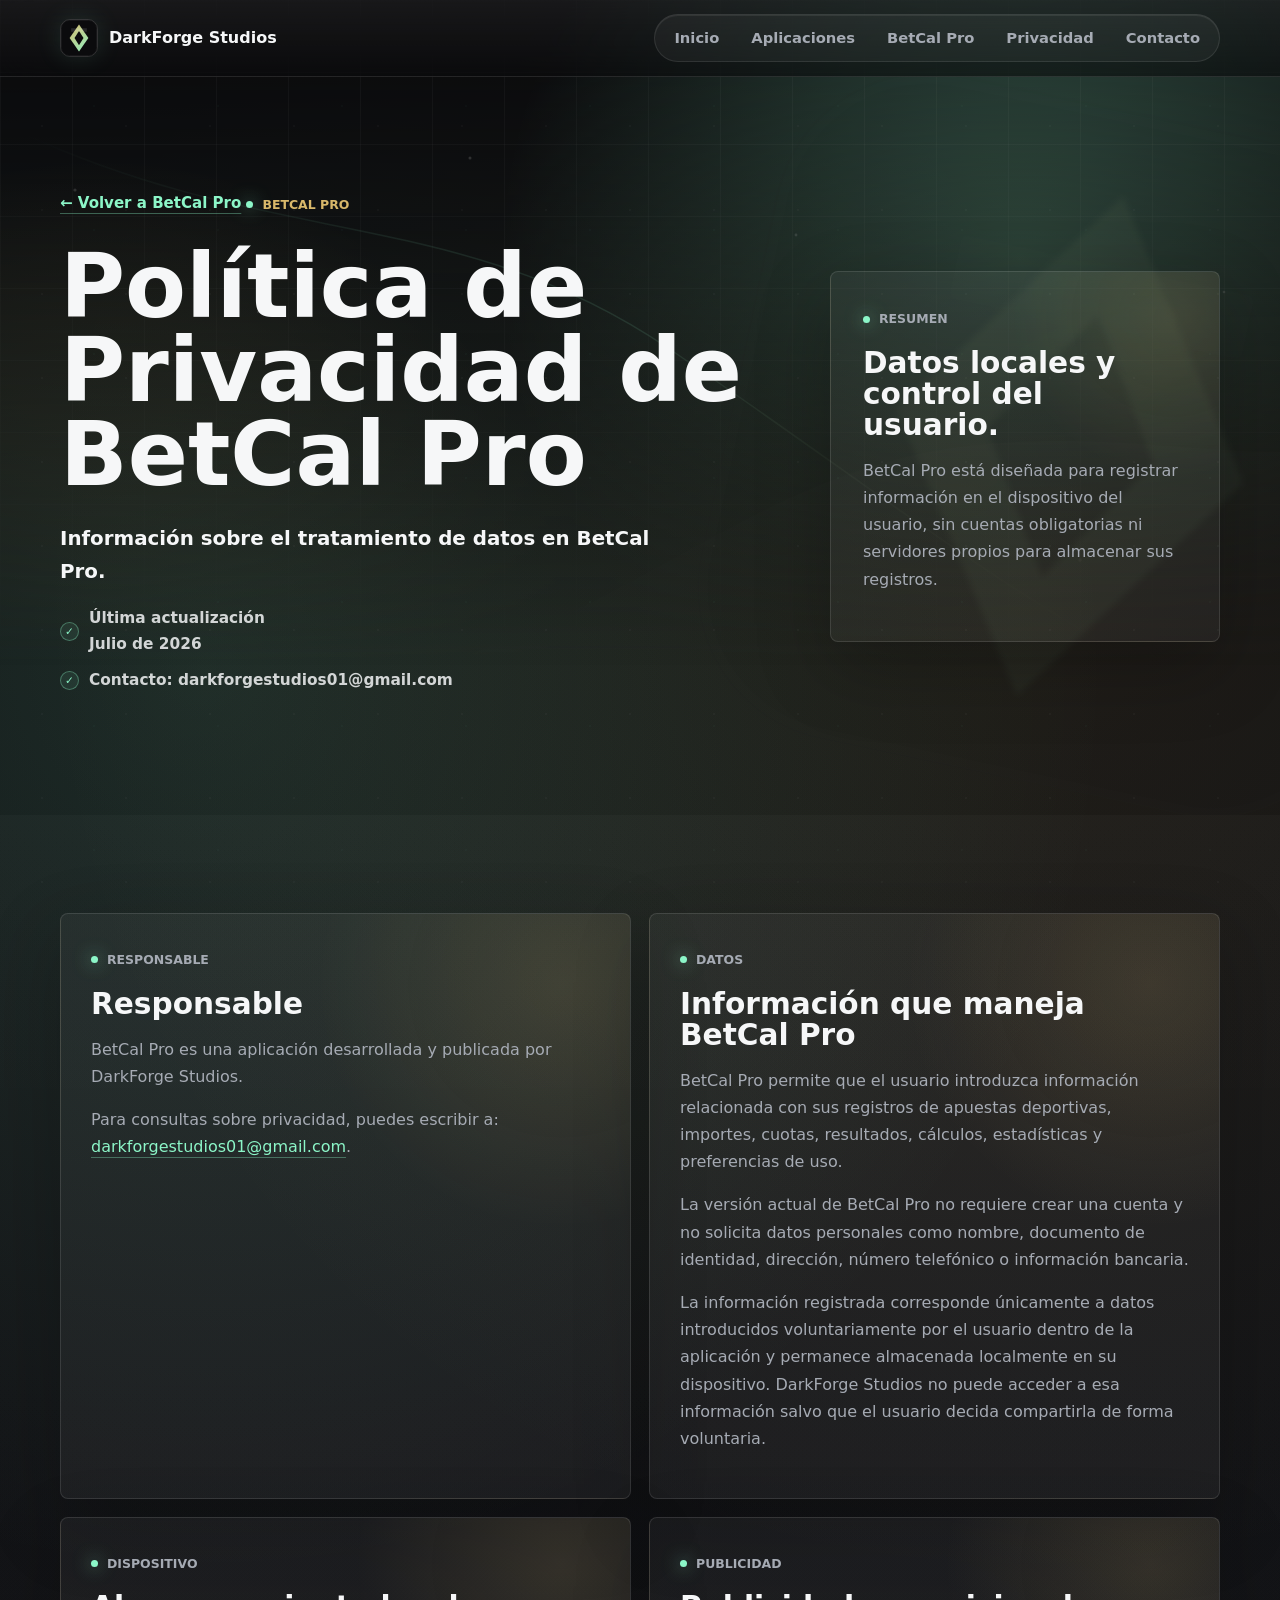
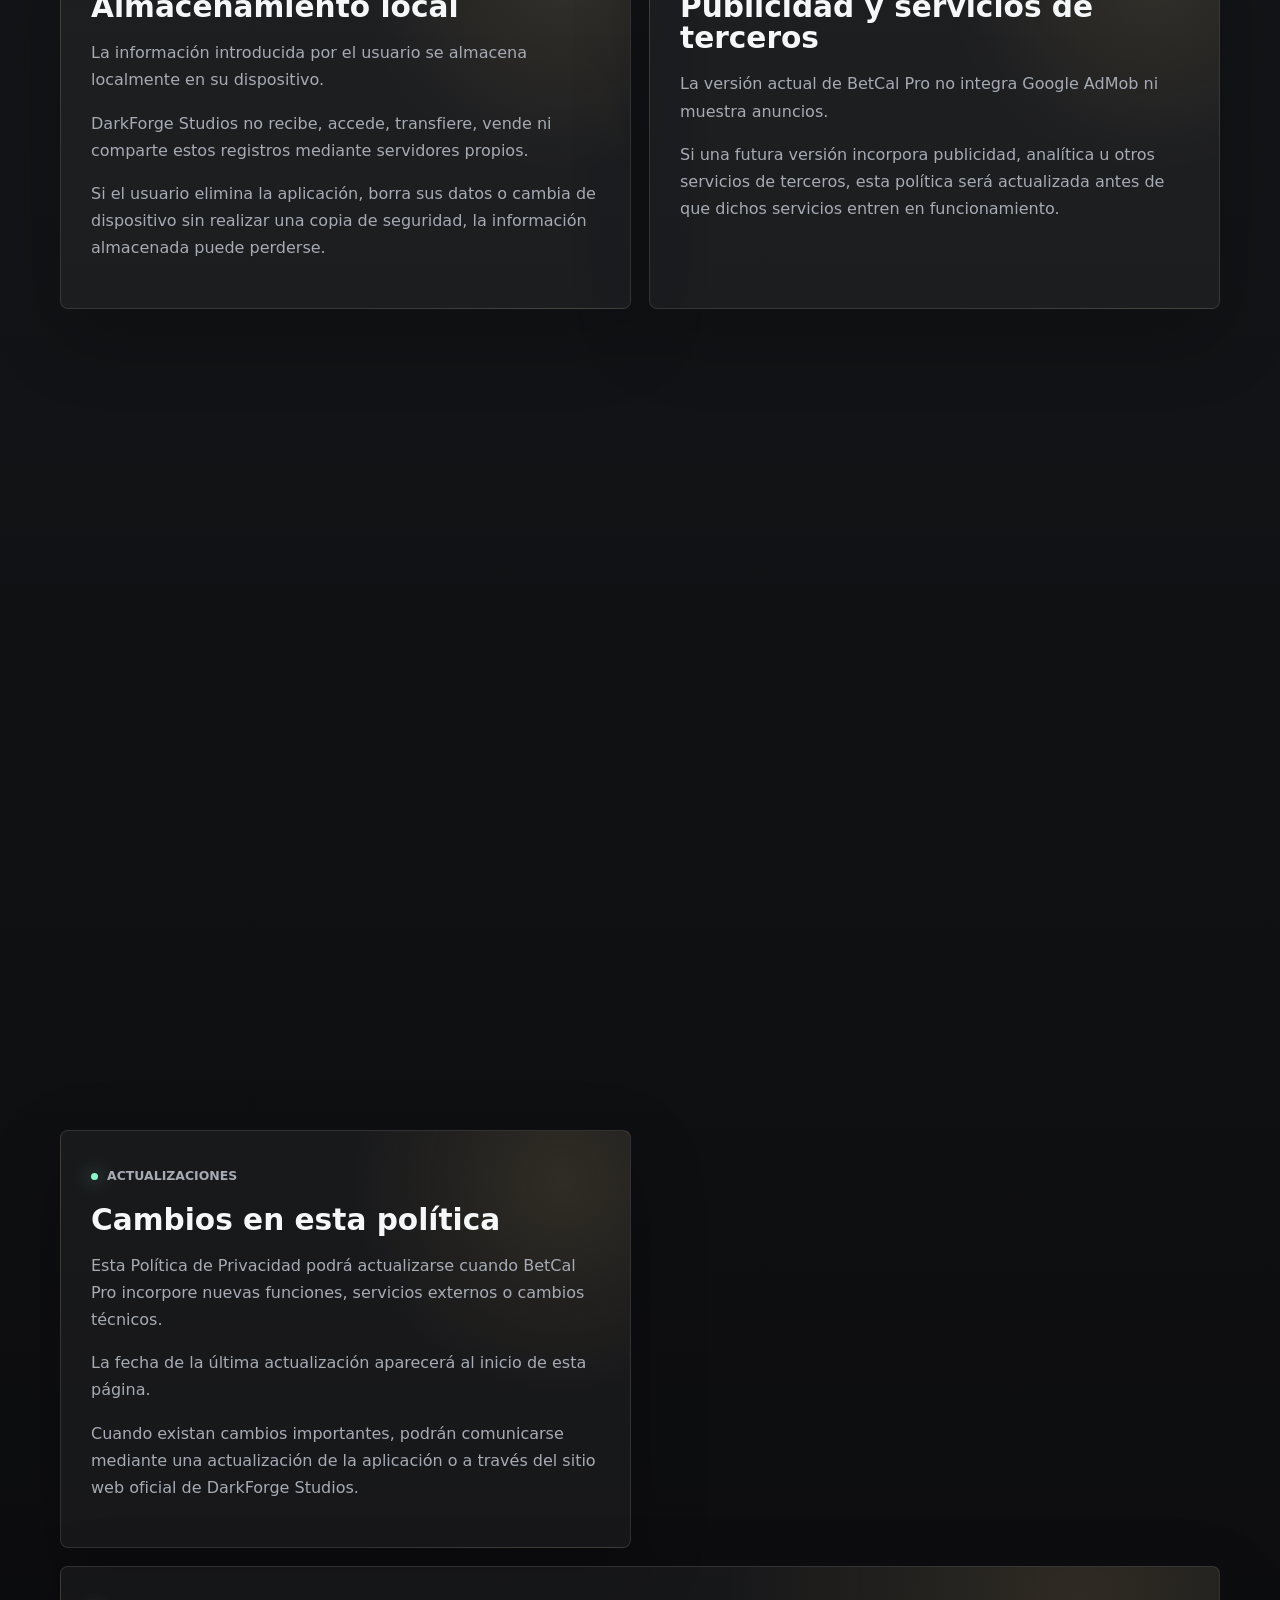
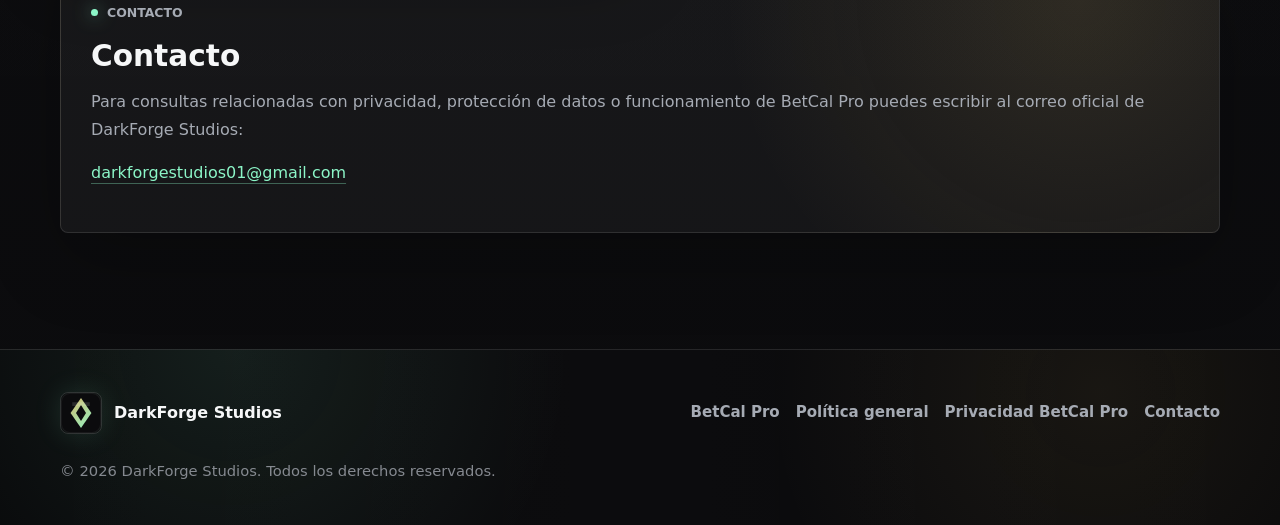
==== commit 9eaa9a29: "Improve BetCal Pro privacy policy wording" ====
--- a/betcal-pro-privacy.html
+++ b/betcal-pro-privacy.html
@@ -78,7 +78,7 @@
           <h1>Pol&iacute;tica de Privacidad de BetCal Pro</h1>
           <p class="product-subtitle">Informaci&oacute;n sobre el tratamiento de datos en BetCal Pro.</p>
           <ul class="product-points" aria-label="Datos principales de la pol&iacute;tica">
-            <li>&Uacute;ltima actualizaci&oacute;n: Julio de 2026</li>
+            <li>&Uacute;ltima actualizaci&oacute;n<br>Julio de 2026</li>
             <li>Contacto: darkforgestudios01@gmail.com</li>
           </ul>
         </div>
@@ -116,6 +116,9 @@
           <p>
             La versi&oacute;n actual de BetCal Pro no requiere crear una cuenta y no solicita datos personales como nombre, documento de identidad, direcci&oacute;n, n&uacute;mero telef&oacute;nico o informaci&oacute;n bancaria.
           </p>
+          <p>
+            La informaci&oacute;n registrada corresponde &uacute;nicamente a datos introducidos voluntariamente por el usuario dentro de la aplicaci&oacute;n y permanece almacenada localmente en su dispositivo. DarkForge Studios no puede acceder a esa informaci&oacute;n salvo que el usuario decida compartirla de forma voluntaria.
+          </p>
         </article>
 
         <article class="policy-card reveal">
@@ -158,10 +161,10 @@
           <p class="eyebrow">Edad</p>
           <h2>Menores de edad</h2>
           <p>
-            BetCal Pro no est&aacute; dirigida espec&iacute;ficamente a menores de 18 a&ntilde;os debido a su tem&aacute;tica relacionada con el registro y an&aacute;lisis de apuestas deportivas.
-          </p>
-          <p>
-            La aplicaci&oacute;n no permite realizar apuestas, depositar dinero ni acceder directamente a servicios de juegos de azar.
+            BetCal Pro est&aacute; dise&ntilde;ada para usuarios mayores de edad debido a su tem&aacute;tica relacionada con el registro, organizaci&oacute;n y an&aacute;lisis de apuestas deportivas.
+          </p>
+          <p>
+            La aplicaci&oacute;n no permite realizar apuestas, depositar dinero, jugar en casinos ni acceder directamente a servicios de juegos de azar.
           </p>
         </article>
 
@@ -174,6 +177,9 @@
           <p>
             Sin embargo, ning&uacute;n sistema de almacenamiento digital puede garantizar seguridad absoluta.
           </p>
+          <p>
+            Recomendamos mantener protegido el dispositivo mediante contrase&ntilde;a, PIN o m&eacute;todos biom&eacute;tricos para mejorar la seguridad de la informaci&oacute;n almacenada.
+          </p>
         </article>
 
         <article class="policy-card reveal">
@@ -191,10 +197,13 @@
           <p class="eyebrow">Actualizaciones</p>
           <h2>Cambios en esta pol&iacute;tica</h2>
           <p>
-            Esta pol&iacute;tica podr&aacute; actualizarse cuando BetCal Pro incorpore nuevas funciones, servicios externos o cambios t&eacute;cnicos.
+            Esta Pol&iacute;tica de Privacidad podr&aacute; actualizarse cuando BetCal Pro incorpore nuevas funciones, servicios externos o cambios t&eacute;cnicos.
           </p>
           <p>
             La fecha de la &uacute;ltima actualizaci&oacute;n aparecer&aacute; al inicio de esta p&aacute;gina.
+          </p>
+          <p>
+            Cuando existan cambios importantes, podr&aacute;n comunicarse mediante una actualizaci&oacute;n de la aplicaci&oacute;n o a trav&eacute;s del sitio web oficial de DarkForge Studios.
           </p>
         </article>
 
@@ -202,7 +211,7 @@
           <p class="eyebrow">Contacto</p>
           <h2>Contacto</h2>
           <p>
-            Para consultas sobre privacidad o sobre BetCal Pro, escribe a:
+            Para consultas relacionadas con privacidad, protecci&oacute;n de datos o funcionamiento de BetCal Pro puedes escribir al correo oficial de DarkForge Studios:
           </p>
           <p>
             <a href="mailto:darkforgestudios01@gmail.com">darkforgestudios01@gmail.com</a>
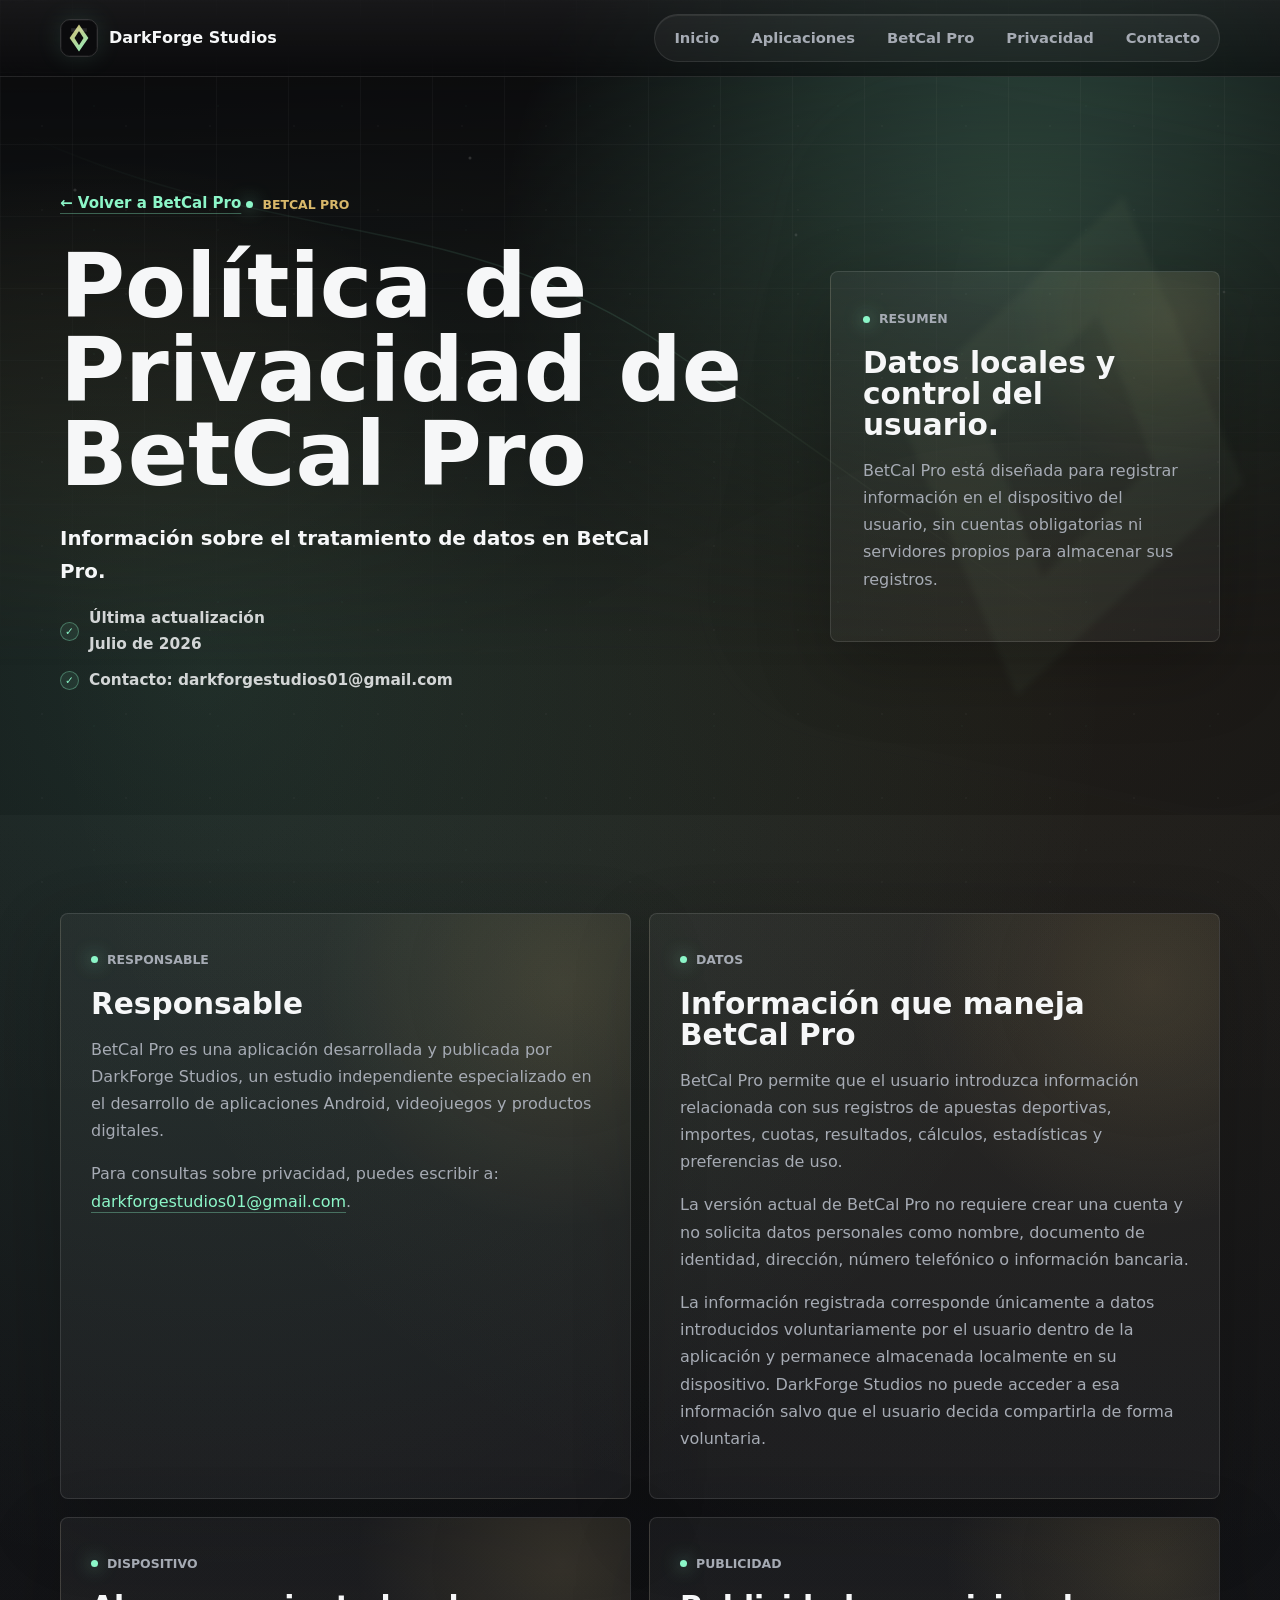
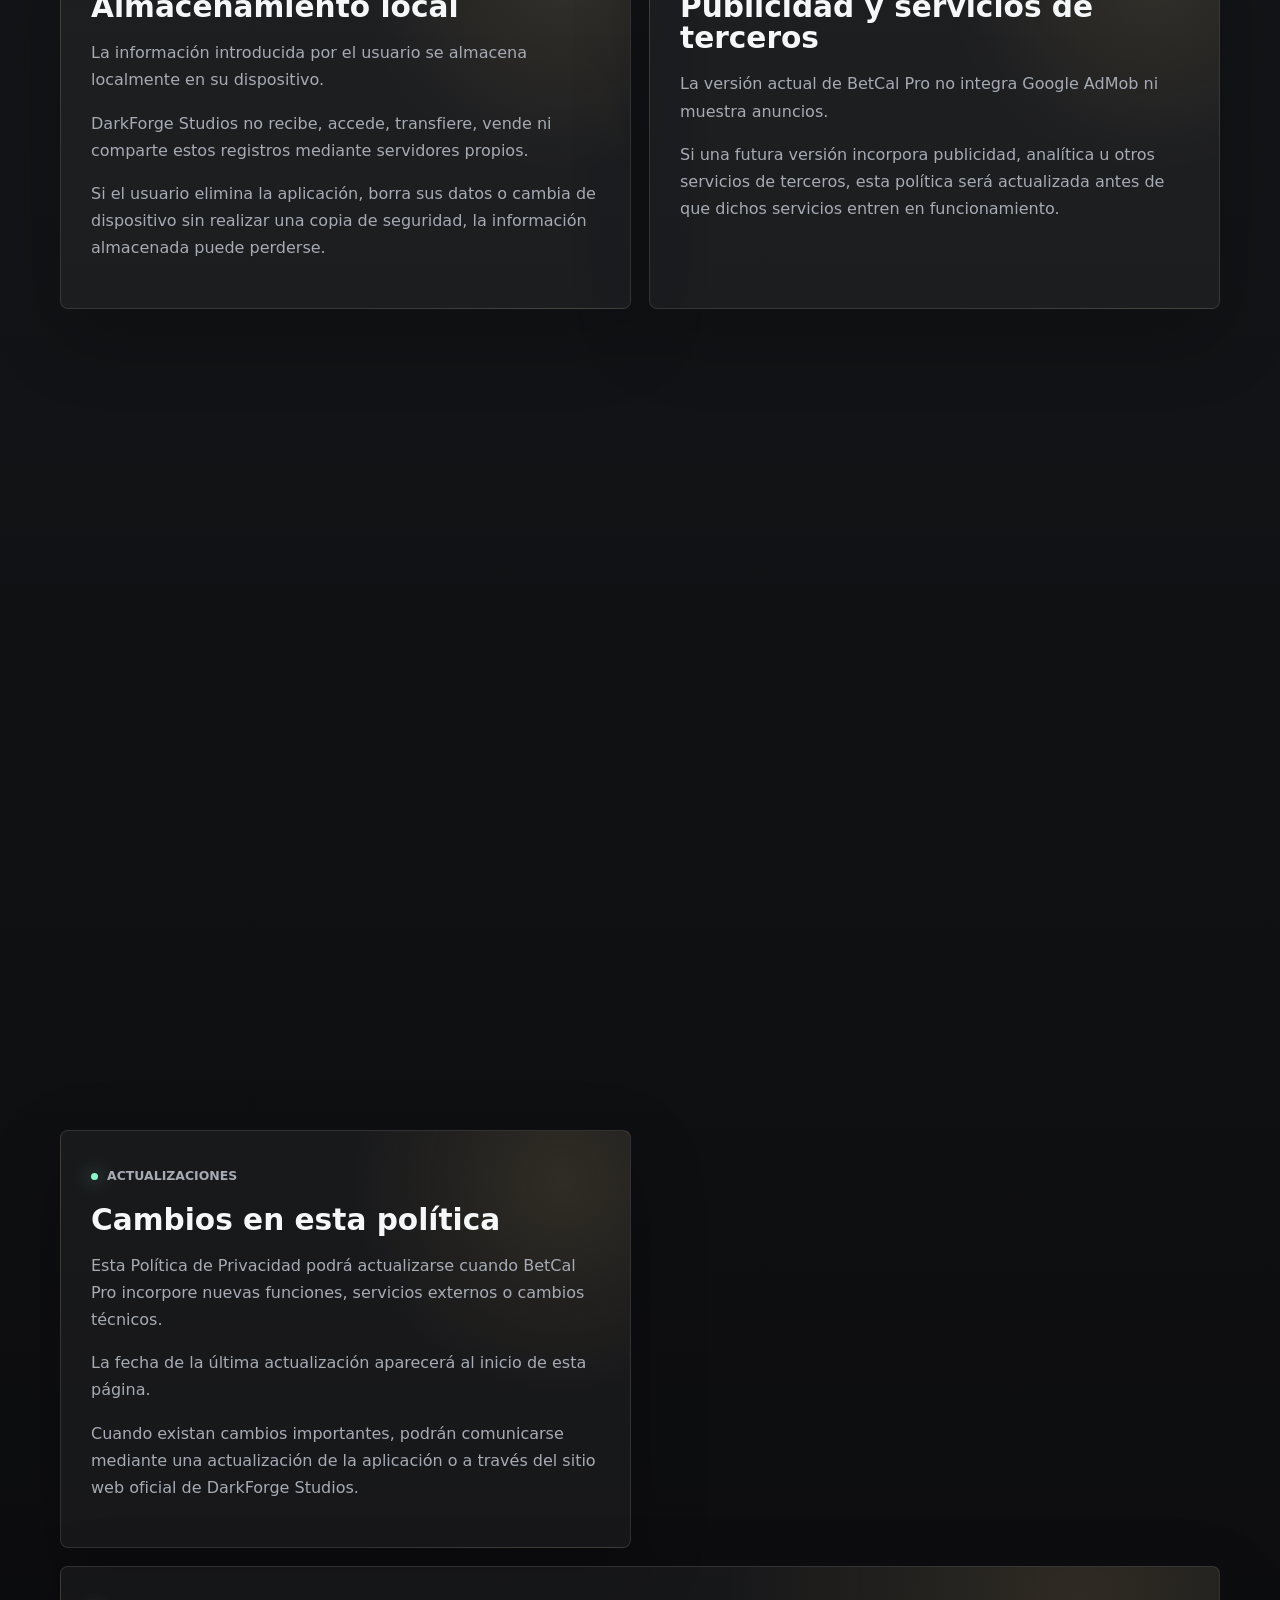
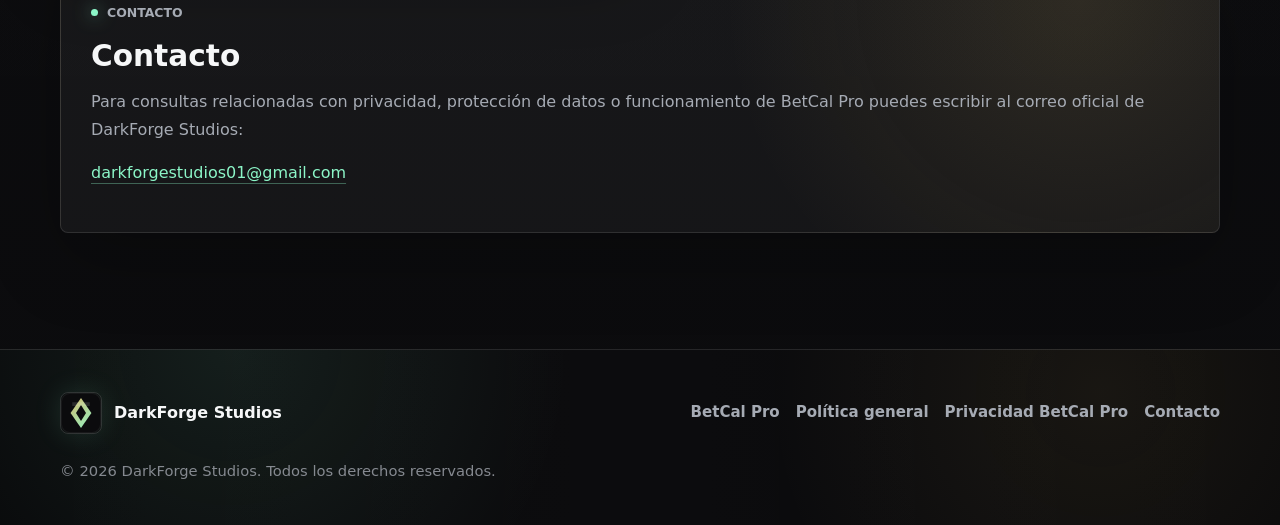
==== commit d23732af: "Finalize BetCal Pro privacy policy" ====
--- a/betcal-pro-privacy.html
+++ b/betcal-pro-privacy.html
@@ -99,7 +99,7 @@
           <p class="eyebrow">Responsable</p>
           <h2>Responsable</h2>
           <p>
-            BetCal Pro es una aplicaci&oacute;n desarrollada y publicada por DarkForge Studios.
+            BetCal Pro es una aplicaci&oacute;n desarrollada y publicada por DarkForge Studios, un estudio independiente especializado en el desarrollo de aplicaciones Android, videojuegos y productos digitales.
           </p>
           <p>
             Para consultas sobre privacidad, puedes escribir a:
@@ -186,10 +186,10 @@
           <p class="eyebrow">Usuario</p>
           <h2>Derechos del usuario</h2>
           <p>
-            Como los datos se almacenan localmente, el usuario mantiene el control sobre su informaci&oacute;n y puede eliminarla borrando los registros de la aplicaci&oacute;n o desinstalando BetCal Pro.
-          </p>
-          <p>
-            Para cualquier consulta adicional, puede contactar con DarkForge Studios.
+            Como la informaci&oacute;n permanece almacenada localmente en el dispositivo del usuario, este mantiene el control sobre sus propios datos y puede eliminarlos en cualquier momento desde la aplicaci&oacute;n o desinstal&aacute;ndola.
+          </p>
+          <p>
+            Si deseas realizar consultas relacionadas con esta Pol&iacute;tica de Privacidad, puedes ponerte en contacto con DarkForge Studios utilizando el correo oficial indicado en la secci&oacute;n de contacto de esta p&aacute;gina.
           </p>
         </article>
 
